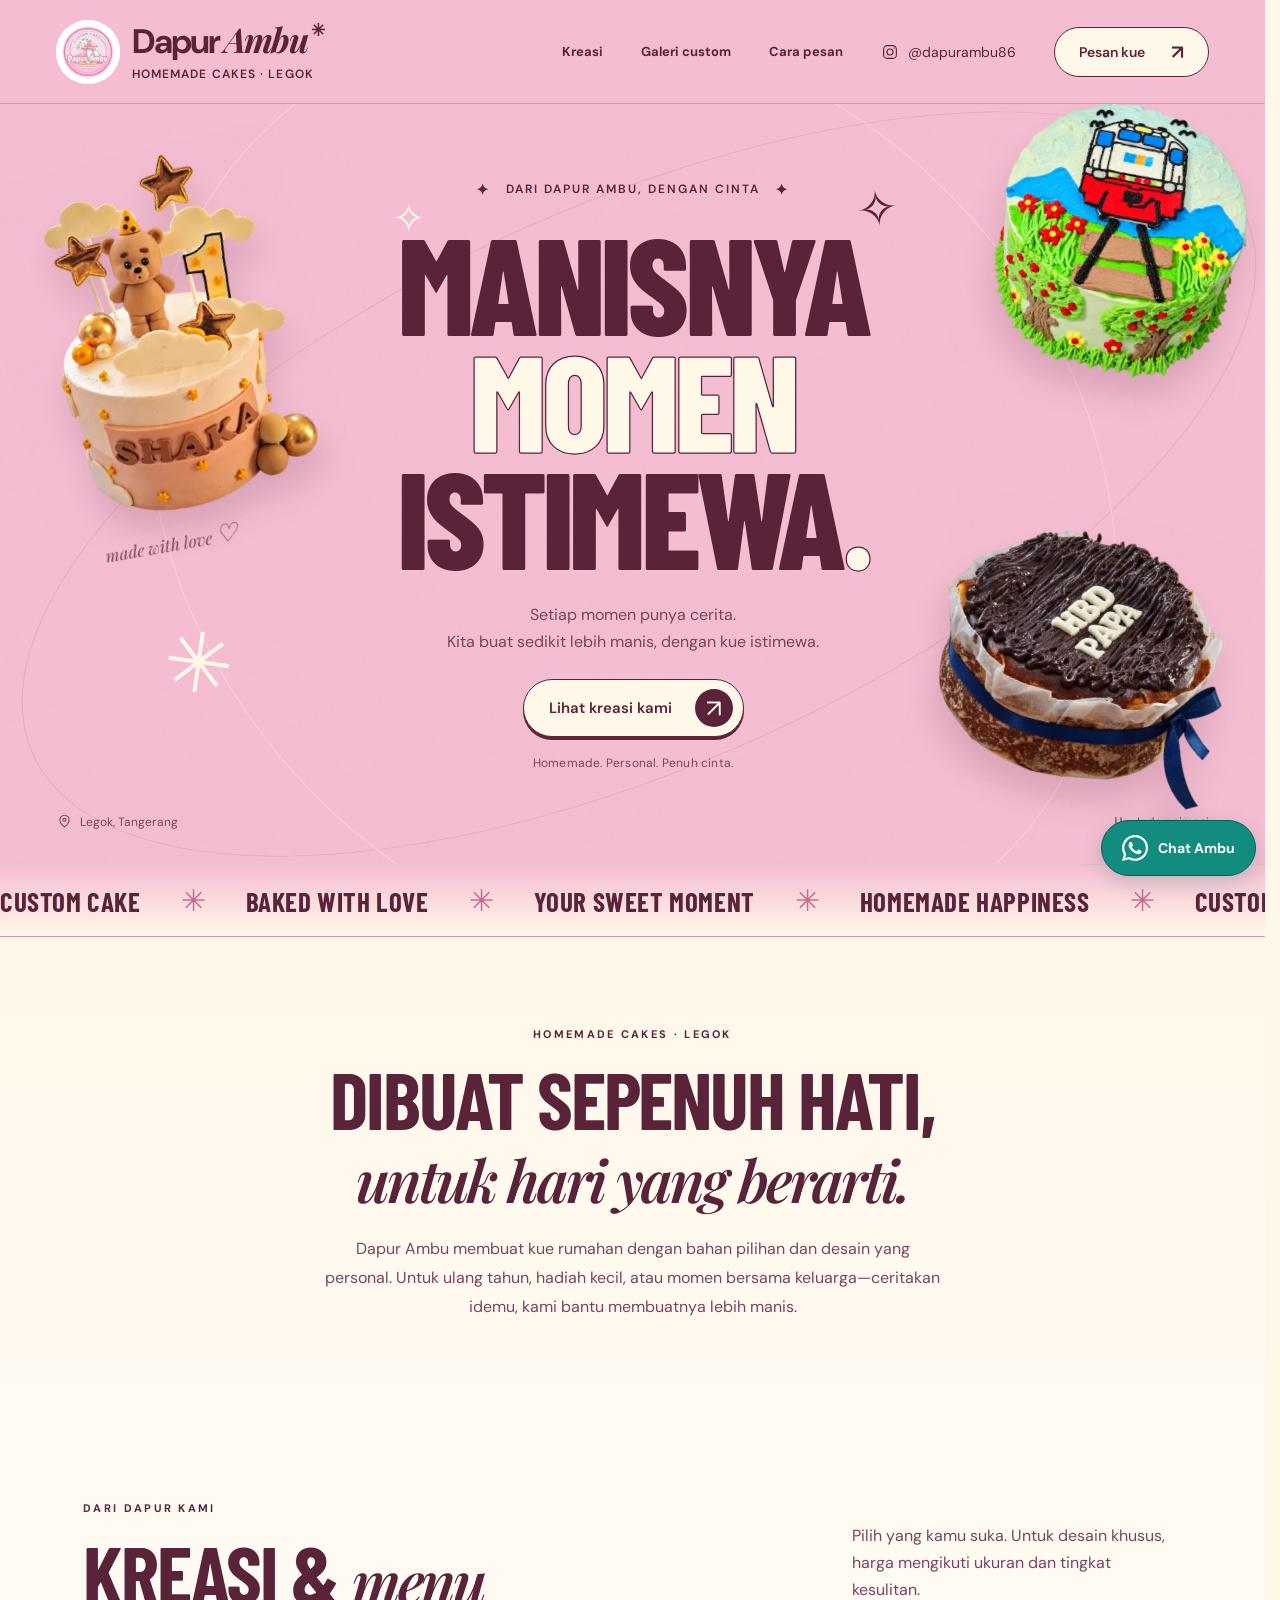
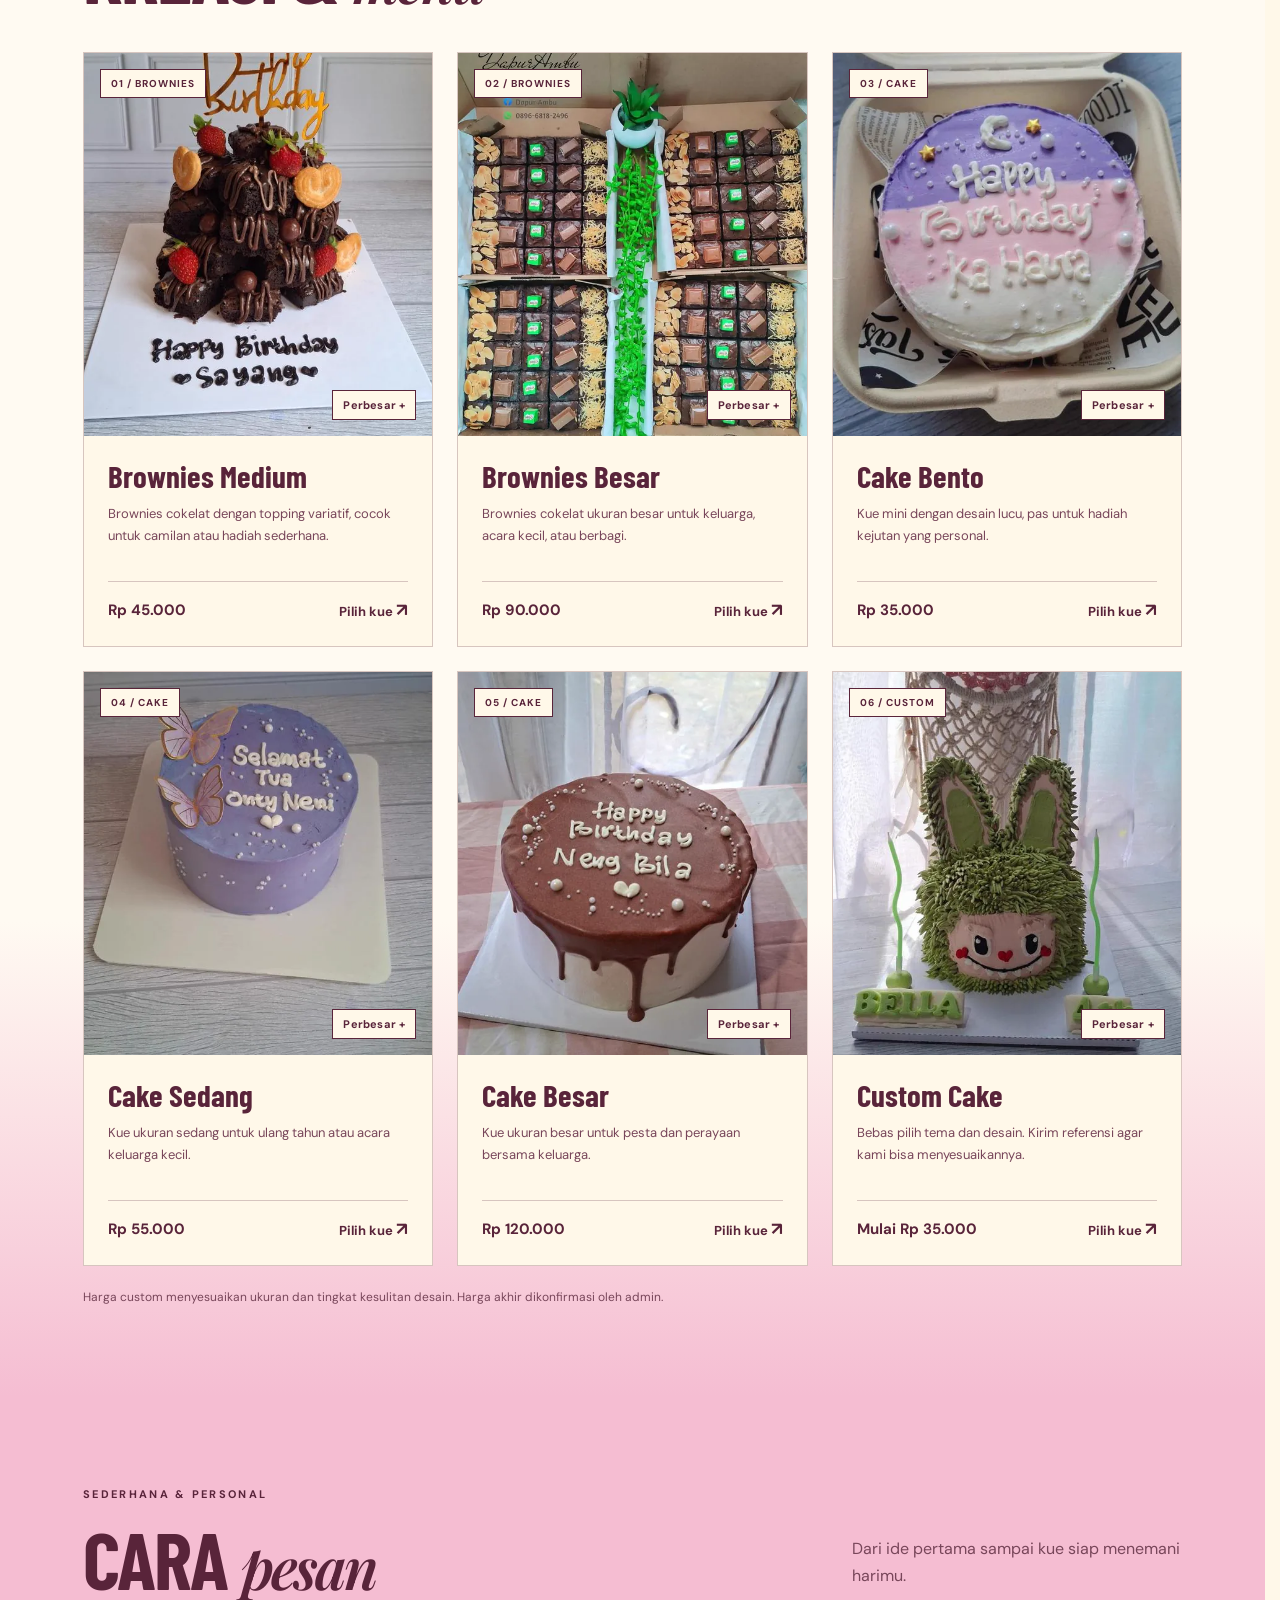
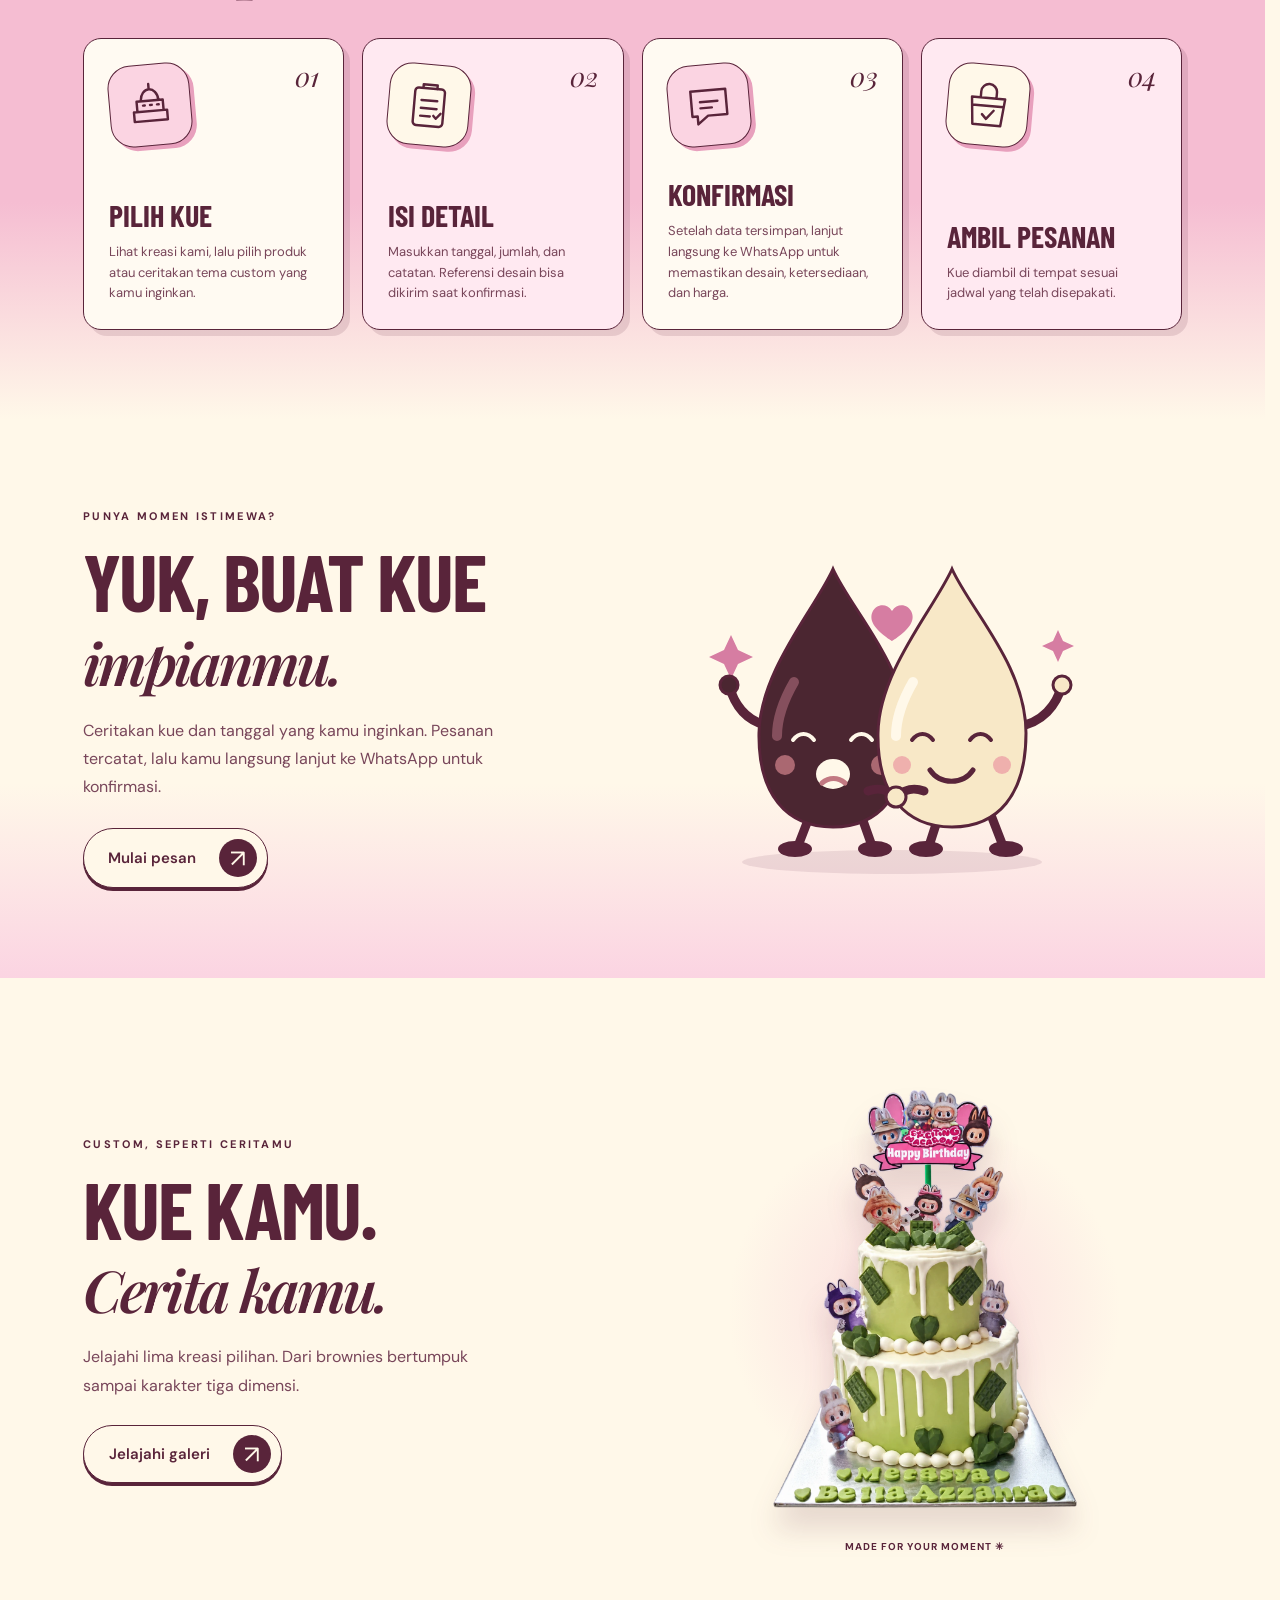
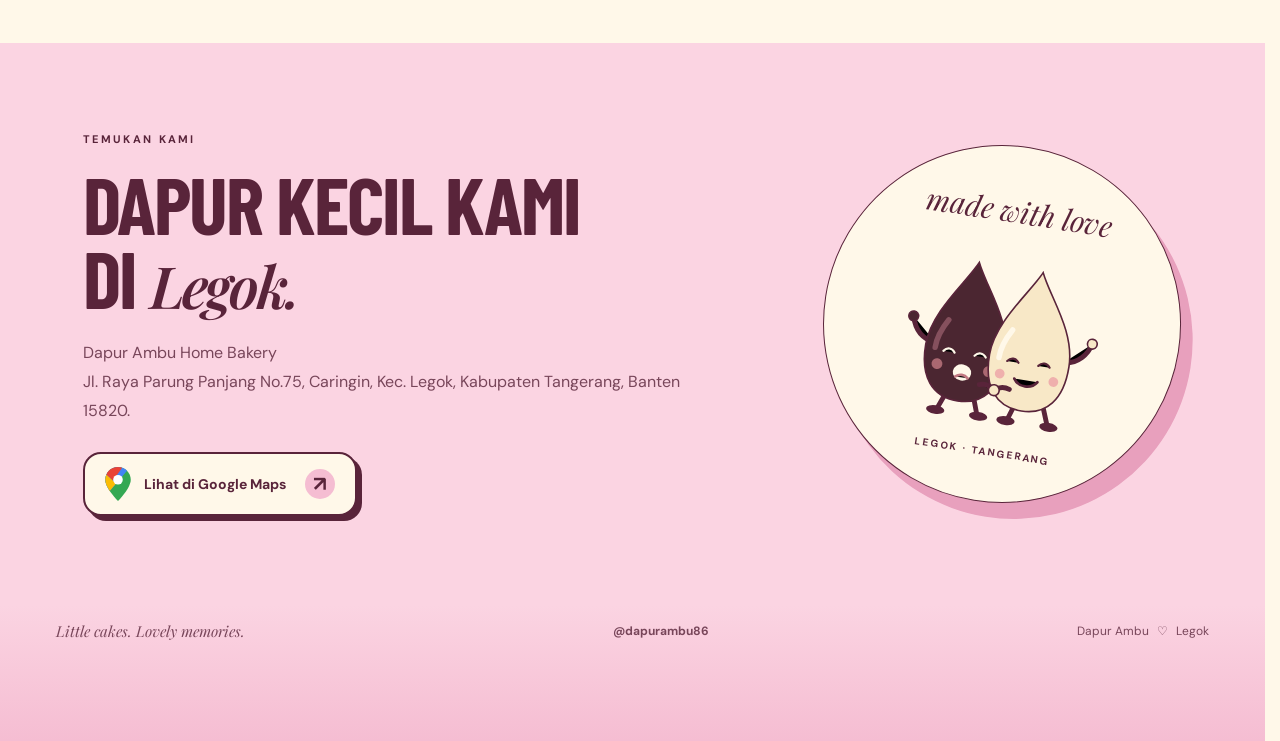
==== index.html @ ae5687f1 "Version prepared pages to avoid stale gallery HTML in browser caches" ====
<!doctype html>
<html lang="id">
<head>
  <meta charset="utf-8">
  <meta name="viewport" content="width=device-width, initial-scale=1">
  <meta name="theme-color" content="#f5bdd2">
  <meta name="description" content="Dapur Ambu, homemade custom cakes dari Legok, Tangerang. Sedikit manis untuk setiap momen istimewa.">
  <link rel="canonical" href="https://rinodu.github.io/Dapur-Ambu/">
  <meta property="og:type" content="website">
  <meta property="og:site_name" content="Dapur Ambu">
  <meta property="og:title" content="Dapur Ambu — Manisnya Momen Istimewa">
  <meta property="og:description" content="Homemade custom cakes dari Legok, Tangerang. Sedikit manis untuk setiap momen istimewa.">
  <meta property="og:url" content="https://rinodu.github.io/Dapur-Ambu/">
  <meta property="og:image" content="https://rinodu.github.io/Dapur-Ambu/assets/share-preview-v2.png">
  <meta property="og:image:type" content="image/png">
  <meta property="og:image:width" content="1200">
  <meta property="og:image:height" content="630">
  <meta property="og:image:alt" content="Dapur Ambu dengan cokelat hitam dan putih yang bergandengan tangan">
  <meta name="twitter:card" content="summary_large_image">
  <title>Dapur Ambu — Manisnya Momen Istimewa</title>
  <link rel="icon" type="image/png" href="assets/favicon.png?v=1">
  <link rel="apple-touch-icon" href="assets/apple-touch-icon.png">
  <link rel="preconnect" href="https://fonts.googleapis.com">
  <link rel="preconnect" href="https://fonts.gstatic.com" crossorigin>
  <link href="https://fonts.googleapis.com/css2?family=Barlow+Condensed:wght@700;800;900&family=DM+Sans:wght@400;500;600;700&family=Playfair+Display:ital,wght@1,600;1,700&display=swap" rel="stylesheet">
  <link rel="stylesheet" href="styles.css?v=20">
  <script src="page-transition.js?v=3" defer></script>
  <script src="app.js?v=10" defer></script>
</head>
<body>
  <a class="skip-link" href="#utama">Lewati ke konten</a>
  <div class="intro" aria-hidden="true">
    <div class="intro-top"></div><div class="intro-bottom"></div>
    <div class="intro-content">
      <span class="intro-small">SEDIKIT MANIS, BANYAK CERITA.</span>
      <span class="intro-brand">Dapur <i>Ambu</i><span class="brand-star">✳</span></span>
      <span class="intro-rule"></span>
      <span class="intro-note">Dibuat dengan hati, untuk hari istimewamu.</span>
    </div>
  </div>

  <div class="site-frame">
    <header class="site-header">
      <a class="brand" href="./" aria-label="Dapur Ambu, beranda"><img class="brand-logo" src="assets/logo.webp" alt="" width="64" height="64"><span>Dapur <i>Ambu</i><span class="brand-star" aria-hidden="true">✳</span></span><small>HOMEMADE CAKES · LEGOK</small></a>
      <nav aria-label="Navigasi utama">
        <a class="header-link" href="#kreasi">Kreasi</a><a class="header-link gallery-nav" href="gallery.html" data-circle>Galeri custom</a>
        <a class="header-link" href="#cara-pesan">Cara pesan</a>
        <a class="instagram-link" href="https://www.instagram.com/dapurambu86/" target="_blank" rel="noopener noreferrer"><svg viewBox="0 0 24 24" fill="none" aria-hidden="true"><rect x="3.5" y="3.5" width="17" height="17" rx="5"/><circle cx="12" cy="12" r="4"/><circle cx="17.5" cy="6.7" r=".9" fill="currentColor" stroke="none"/></svg><span>@dapurambu86</span></a>
        <a class="button button-small" href="order.html">Pesan kue <span aria-hidden="true">↗</span></a>
      </nav>
    </header>

    <main id="utama">
      <section class="hero" aria-labelledby="hero-title">
        <div class="hero-grain" aria-hidden="true"></div>
        <div class="orbit orbit-one" aria-hidden="true"></div><div class="orbit orbit-two" aria-hidden="true"></div>
        <span class="spark spark-one" aria-hidden="true">✳</span><span class="spark spark-two" aria-hidden="true">✧</span><span class="spark spark-three" aria-hidden="true">✧</span>

        <div class="cake-scene" aria-label="Kreasi kue Dapur Ambu">
          <figure class="cake cake-one"><div class="cake-float"><img src="assets/cake-1.webp" srcset="assets/cake-1-480.webp 480w, assets/cake-1-800.webp 800w, assets/cake-1.webp 1151w" sizes="(max-width:700px) 38vw, 25vw" alt="Kue ulang tahun Shaka dengan dekorasi beruang dan bintang" width="1151" height="1367" fetchpriority="high"></div><figcaption>made with love <span aria-hidden="true">♡</span></figcaption></figure>
          <figure class="cake cake-two"><div class="cake-float"><img src="assets/cake-2.webp" srcset="assets/cake-2-480.webp 480w, assets/cake-2-800.webp 800w, assets/cake-2.webp 1207w" sizes="(max-width:700px) 34vw, 23vw" alt="Kue ulang tahun hijau dengan dekorasi kereta" width="1207" height="1303" fetchpriority="high"></div></figure>
          <figure class="cake cake-three"><div class="cake-float"><img src="assets/cake-3.webp" srcset="assets/cake-3-480.webp 480w, assets/cake-3-800.webp 800w, assets/cake-3.webp 1306w" sizes="(max-width:700px) 40vw, 25vw" alt="Kue cokelat dengan tulisan HBD PAPA" width="1306" height="1204"></div></figure>
        </div>

        <div class="hero-copy">
          <p class="eyebrow"><span aria-hidden="true">✦</span> DARI DAPUR AMBU, DENGAN CINTA <span aria-hidden="true">✦</span></p>
          <h1 id="hero-title"><span class="title-line">MANISNYA</span><span class="title-line title-middle">MOMEN</span><span class="title-line">ISTIMEWA<span class="title-period">.</span></span></h1>
          <p class="hero-description">Setiap momen punya cerita.<br>Kita buat sedikit lebih manis, dengan kue istimewa.</p>
          <a class="button button-primary" href="https://www.instagram.com/dapurambu86/" target="_blank" rel="noopener noreferrer">Lihat kreasi kami <span class="button-arrow" aria-hidden="true">↗</span></a>
          <a class="button hero-menu-link" href="#kreasi">Lihat menu &amp; harga <span aria-hidden="true">↓</span></a>
          <span class="hero-note">Homemade. Personal. Penuh cinta.</span>
        </div>

        <div class="hero-bottom"><span class="location"><svg viewBox="0 0 20 20" fill="none" aria-hidden="true"><path d="M15.5 8.2c0 4-5.5 8.3-5.5 8.3S4.5 12.2 4.5 8.2a5.5 5.5 0 1 1 11 0Z"/><circle cx="10" cy="8" r="1.8"/></svg>Legok, Tangerang</span><button class="motion-control" type="button" aria-pressed="false" aria-label="Jeda animasi"><svg class="pause-icon" viewBox="0 0 20 20" fill="none" aria-hidden="true"><path d="M7 5v10M13 5v10"/></svg><svg class="play-icon" viewBox="0 0 20 20" fill="none" aria-hidden="true"><path d="m7 4 9 6-9 6V4Z"/></svg><span class="motion-label">Jeda animasi</span></button></div>
      </section>
      <div class="ribbon" aria-label="Custom cake, homemade, made with love"><div class="ribbon-track"><span>CUSTOM CAKE</span><i aria-hidden="true">✳</i><span>BAKED WITH LOVE</span><i aria-hidden="true">✳</i><span>YOUR SWEET MOMENT</span><i aria-hidden="true">✳</i><span>HOMEMADE HAPPINESS</span><i aria-hidden="true">✳</i><span aria-hidden="true">CUSTOM CAKE</span><i aria-hidden="true">✳</i><span aria-hidden="true">BAKED WITH LOVE</span><i aria-hidden="true">✳</i><span aria-hidden="true">YOUR SWEET MOMENT</span><i aria-hidden="true">✳</i><span aria-hidden="true">HOMEMADE HAPPINESS</span><i aria-hidden="true">✳</i></div></div>
      <section class="story-section content-section" aria-labelledby="story-title">
        <p class="section-kicker">HOMEMADE CAKES · LEGOK</p>
        <h2 id="story-title">Dibuat sepenuh hati,<br><i>untuk hari yang berarti.</i></h2>
        <p>Dapur Ambu membuat kue rumahan dengan bahan pilihan dan desain yang personal. Untuk ulang tahun, hadiah kecil, atau momen bersama keluarga—ceritakan idemu, kami bantu membuatnya lebih manis.</p>
      </section>

      <section class="catalog-section content-section" id="kreasi" aria-labelledby="catalog-title">
        <div class="section-heading"><div><p class="section-kicker">DARI DAPUR KAMI</p><h2 id="catalog-title">Kreasi &amp; <i>menu</i></h2></div><p>Pilih yang kamu suka. Untuk desain khusus, harga mengikuti ukuran dan tingkat kesulitan.</p></div>
        <div class="product-grid">
          <article class="product-card"><div class="product-photo"><button class="product-zoom" type="button" aria-label="Perbesar foto Brownies Medium"><img src="assets/brownies-medium.webp" alt="Brownies cokelat custom dengan buah dan dekorasi ulang tahun" loading="lazy"></button><span>01 / BROWNIES</span></div><div class="product-info"><h3>Brownies Medium</h3><p>Brownies cokelat dengan topping variatif, cocok untuk camilan atau hadiah sederhana.</p><div class="product-bottom"><strong>Rp 45.000</strong><a href="order.html?product=Brownies%20Medium">Pilih kue <span aria-hidden="true">↗</span></a></div></div></article>
          <article class="product-card"><div class="product-photo"><button class="product-zoom" type="button" aria-label="Perbesar foto Brownies Besar"><img src="assets/brownies-besar.webp" alt="Brownies besar Dapur Ambu" loading="lazy"></button><span>02 / BROWNIES</span></div><div class="product-info"><h3>Brownies Besar</h3><p>Brownies cokelat ukuran besar untuk keluarga, acara kecil, atau berbagi.</p><div class="product-bottom"><strong>Rp 90.000</strong><a href="order.html?product=Brownies%20Besar">Pilih kue <span aria-hidden="true">↗</span></a></div></div></article>
          <article class="product-card"><div class="product-photo"><button class="product-zoom" type="button" aria-label="Perbesar foto Cake Bento"><img src="assets/cake-bento.webp" alt="Cake bento warna ungu dan pink dalam kotak" loading="lazy"></button><span>03 / CAKE</span></div><div class="product-info"><h3>Cake Bento</h3><p>Kue mini dengan desain lucu, pas untuk hadiah kejutan yang personal.</p><div class="product-bottom"><strong>Rp 35.000</strong><a href="order.html?product=Cake%20Bento">Pilih kue <span aria-hidden="true">↗</span></a></div></div></article>
          <article class="product-card"><div class="product-photo"><button class="product-zoom" type="button" aria-label="Perbesar foto Cake Sedang"><img src="assets/cake-sedang.webp" alt="Cake ukuran sedang Dapur Ambu" loading="lazy"></button><span>04 / CAKE</span></div><div class="product-info"><h3>Cake Sedang</h3><p>Kue ukuran sedang untuk ulang tahun atau acara keluarga kecil.</p><div class="product-bottom"><strong>Rp 55.000</strong><a href="order.html?product=Cake%20Sedang">Pilih kue <span aria-hidden="true">↗</span></a></div></div></article>
          <article class="product-card"><div class="product-photo"><button class="product-zoom" type="button" aria-label="Perbesar foto Cake Besar"><img src="assets/cake-besar.webp" alt="Cake ukuran besar Dapur Ambu" loading="lazy"></button><span>05 / CAKE</span></div><div class="product-info"><h3>Cake Besar</h3><p>Kue ukuran besar untuk pesta dan perayaan bersama keluarga.</p><div class="product-bottom"><strong>Rp 120.000</strong><a href="order.html?product=Cake%20Besar">Pilih kue <span aria-hidden="true">↗</span></a></div></div></article>
          <article class="product-card"><div class="product-photo"><button class="product-zoom" type="button" aria-label="Perbesar foto Custom Cake"><img src="assets/custom-cake.webp" alt="Custom cake hijau berbentuk karakter dengan dekorasi nama" loading="lazy"></button><span>06 / CUSTOM</span></div><div class="product-info"><h3>Custom Cake</h3><p>Bebas pilih tema dan desain. Kirim referensi agar kami bisa menyesuaikannya.</p><div class="product-bottom"><strong>Mulai Rp 35.000</strong><a href="order.html?product=Custom%20Cake">Pilih kue <span aria-hidden="true">↗</span></a></div></div></article>
        </div>
        <p class="catalog-note">Harga custom menyesuaikan ukuran dan tingkat kesulitan desain. Harga akhir dikonfirmasi oleh admin.</p>
      </section>

      <section class="steps-section content-section" id="cara-pesan" aria-labelledby="steps-title">
        <div class="section-heading"><div><p class="section-kicker">SEDERHANA &amp; PERSONAL</p><h2 id="steps-title">Cara <i>pesan</i></h2></div><p>Dari ide pertama sampai kue siap menemani harimu.</p></div>
        <div class="step-grid" aria-label="Empat langkah memesan kue">
          <article class="step"><span class="step-number">01</span><div class="step-icon" aria-hidden="true"><svg viewBox="0 0 64 64" fill="none"><path d="M13 39h38v11H13zM17 39V27h30v12M22 27c0-8 5-13 10-13s10 5 10 13M32 14V8"/><path d="M24 32h2m6 0h2m6 0h2"/></svg></div><h3>Pilih kue</h3><p>Lihat kreasi kami, lalu pilih produk atau ceritakan tema custom yang kamu inginkan.</p></article>
          <article class="step"><span class="step-number">02</span><div class="step-icon" aria-hidden="true"><svg viewBox="0 0 64 64" fill="none"><rect x="15" y="13" width="34" height="43" rx="4"/><path d="M24 13v-4h16v4M23 27h18M23 36h18M23 45h11"/><path d="m38 44 3 3 5-6"/></svg></div><h3>Isi detail</h3><p>Masukkan tanggal, jumlah, dan catatan. Referensi desain bisa dikirim saat konfirmasi.</p></article>
          <article class="step"><span class="step-number">03</span><div class="step-icon" aria-hidden="true"><svg viewBox="0 0 64 64" fill="none"><path d="M12 15h40v29H30L18 53v-9h-6z"/><path d="M22 28h20M22 35h13"/></svg></div><h3>Konfirmasi</h3><p>Setelah data tersimpan, lanjut langsung ke WhatsApp untuk memastikan desain, ketersediaan, dan harga.</p></article>
          <article class="step"><span class="step-number">04</span><div class="step-icon" aria-hidden="true"><svg viewBox="0 0 64 64" fill="none"><path d="M13 24h38l-3 31H16zM23 24v-7a9 9 0 0 1 18 0v7M14 33h36"/><path d="m26 43 5 5 8-10"/></svg></div><h3>Ambil pesanan</h3><p>Kue diambil di tempat sesuai jadwal yang telah disepakati.</p></article>
        </div>
      </section>

      <section class="order-section content-section order-teaser" id="pesan" aria-labelledby="order-title">
        <div class="order-intro"><p class="section-kicker">PUNYA MOMEN ISTIMEWA?</p><h2 id="order-title">Yuk, buat kue <i>impianmu.</i></h2><p>Ceritakan kue dan tanggal yang kamu inginkan. Pesanan tercatat, lalu kamu langsung lanjut ke WhatsApp untuk konfirmasi.</p><a class="button button-primary" href="order.html">Mulai pesan <span class="button-arrow" aria-hidden="true">↗</span></a></div>
        <div class="order-teaser-art" aria-hidden="true">
          <svg viewBox="0 0 420 370" fill="none" xmlns="http://www.w3.org/2000/svg">
            <ellipse cx="210" cy="348" rx="150" ry="12" fill="#59243a" opacity=".1"/>
            <path d="m49 121 7 15 15 7-15 7-7 15-7-15-15-7 15-7 7-15Zm327-5 5 11 11 5-11 5-5 11-5-11-11-5 11-5 5-11Z" fill="#d67da2"/>
            <path d="M210 97c-8-12-24-3-20 10 3 10 20 20 20 20s17-10 20-20c4-13-12-22-20-10Z" fill="#d67da2"/>
            <g class="chocolate-pair" id="chocolate-pair">
              <path d="M94 213c-30-3-42-23-47-42m81 130-12 31m63-31 11 31m143-119c28-3 42-23 47-42m-123 130-10 31m62-31 12 31" stroke="#59243a" stroke-width="9" stroke-linecap="round"/>
              <circle cx="47" cy="171" r="9" fill="#4b2631" stroke="#59243a" stroke-width="3"/><circle cx="380" cy="171" r="9" fill="#f8e8c7" stroke="#59243a" stroke-width="3"/>
              <ellipse cx="113" cy="335" rx="17" ry="8" fill="#59243a"/><ellipse cx="193" cy="335" rx="17" ry="8" fill="#59243a"/><ellipse cx="244" cy="335" rx="17" ry="8" fill="#59243a"/><ellipse cx="324" cy="335" rx="17" ry="8" fill="#59243a"/>
              <path d="M151 55c19 42 74 97 74 164 0 62-28 94-74 94-47 0-75-33-74-94 1-62 56-124 74-164Z" fill="#4b2631" stroke="#59243a" stroke-width="3"/>
              <path d="M112 168c-11 19-17 36-17 54" stroke="#9e6270" stroke-width="10" stroke-linecap="round" opacity=".7"/>
              <path d="M111 226c6-8 15-8 21 0m37 0c6-8 15-8 21 0" stroke="#fff8e9" stroke-width="4" stroke-linecap="round"/>
              <ellipse cx="151" cy="260" rx="17" ry="15" fill="#fff8e9"/><path d="M140 269c7-6 16-6 23 0" stroke="#c27982" stroke-width="5" stroke-linecap="round"/>
              <circle cx="103" cy="251" r="10" fill="#c27982" opacity=".8"/><circle cx="199" cy="251" r="10" fill="#c27982" opacity=".8"/>
              <path d="M270 55c19 42 74 97 74 164 0 62-28 94-74 94-47 0-75-33-74-94 1-62 56-124 74-164Z" fill="#f8e8c7" stroke="#59243a" stroke-width="3"/>
              <path d="M231 168c-11 19-17 36-17 54" stroke="#fff8e9" stroke-width="10" stroke-linecap="round"/>
              <path d="M230 226c6-8 15-8 21 0m37 0c6-8 15-8 21 0" stroke="#59243a" stroke-width="4" stroke-linecap="round"/>
              <path d="M248 256c10 15 33 15 43 0" stroke="#59243a" stroke-width="5" stroke-linecap="round"/>
              <circle cx="220" cy="251" r="9" fill="#efb0ad"/><circle cx="320" cy="251" r="9" fill="#efb0ad"/>
              <path d="M186 277c11-4 19-2 28 6m28-6c-11-4-19-2-28 6" stroke="#59243a" stroke-width="9" stroke-linecap="round"/>
              <circle cx="214" cy="283" r="10" fill="#f8e8c7" stroke="#59243a" stroke-width="3"/>
            </g>
          </svg>
        </div>
      </section>

      <section class="gallery-teaser content-section"><div><p class="section-kicker">CUSTOM, SEPERTI CERITAMU</p><h2>Kue kamu.<br><i>Cerita kamu.</i></h2><p>Jelajahi lima kreasi pilihan. Dari brownies bertumpuk sampai karakter tiga dimensi.</p><a class="button button-primary" href="gallery.html" data-circle>Jelajahi galeri <span class="button-arrow" aria-hidden="true">↗</span></a></div><a class="teaser-photo" href="gallery.html" data-circle aria-label="Lihat galeri custom cake"><img src="assets/gallery-tier-cutout.webp" alt="Custom cake dua tingkat hijau dengan dekorasi karakter" loading="lazy" width="1088" height="1440"><span>MADE FOR YOUR MOMENT ✳</span></a></section>
      <section class="location-section content-section" id="lokasi" aria-labelledby="location-title"><div><p class="section-kicker">TEMUKAN KAMI</p><h2 id="location-title">Dapur kecil kami<br>di <i>Legok.</i></h2><p>Dapur Ambu Home Bakery<br>Jl. Raya Parung Panjang No.75, Caringin, Kec. Legok, Kabupaten Tangerang, Banten 15820.</p><a class="maps-button" href="https://maps.google.com/?q=Dapur+Ambu+Jl.+Raya+Parung+Panjang+No.75+Legok+Tangerang" target="_blank" rel="noopener noreferrer"><svg class="maps-icon" viewBox="0 0 24 32" aria-hidden="true"><path fill="#34a853" d="M12 0C5.4 0 0 5.4 0 12c0 8 12 20 12 20s12-12 12-20C24 5.4 18.6 0 12 0Z"/><path fill="#4285f4" d="M12 0C5.4 0 0 5.4 0 12c0 3.2 1.9 7.1 4.2 10.5L20.5 3.5A12 12 0 0 0 12 0Z"/><path fill="#fbbc04" d="m4.2 22.5 6-7L1.1 7A12 12 0 0 0 0 12c0 3.2 1.9 7.1 4.2 10.5Z"/><path fill="#ea4335" d="m1.1 7 6.2 5.8L15.9.7A12 12 0 0 0 1.1 7Z"/><circle cx="12" cy="12" r="4.5" fill="#fff"/></svg><span>Lihat di Google Maps</span><span class="maps-arrow" aria-hidden="true">↗</span></a></div><div class="location-art" aria-hidden="true"><span>made with love</span><svg viewBox="0 0 420 370"><use href="#chocolate-pair"/></svg><small>LEGOK · TANGERANG</small></div></section>
    </main>
    <footer><span>Little cakes. Lovely memories.</span><a href="https://www.instagram.com/dapurambu86/" target="_blank" rel="noopener noreferrer">@dapurambu86</a><span>Dapur Ambu <span aria-hidden="true">♡</span> Legok</span></footer>
  </div>
  <dialog class="product-preview" aria-label="Foto produk diperbesar"><button class="preview-close" type="button" aria-label="Tutup foto">×</button><img alt=""></dialog>
  <a class="whatsapp-float" href="https://wa.me/6281210028857" target="_blank" rel="noopener noreferrer" aria-label="Chat Dapur Ambu melalui WhatsApp (tab baru)">
    <svg viewBox="0 0 24 24" fill="currentColor" aria-hidden="true"><path d="M20.52 3.48A11.9 11.9 0 0 0 12.04 0C5.46 0 .1 5.35 .1 11.94c0 2.1 .55 4.16 1.6 5.97L0 24l6.25-1.64a11.94 11.94 0 0 0 5.79 1.48h.01c6.58 0 11.94-5.35 11.95-11.94a11.86 11.86 0 0 0-3.48-8.42ZM12.05 21.82a9.9 9.9 0 0 1-5.05-1.38l-.36-.21-3.71.97.99-3.62-.24-.37a9.86 9.86 0 0 1-1.51-5.27c0-5.47 4.45-9.92 9.88-9.92a9.86 9.86 0 0 1 7.04 2.91 9.87 9.87 0 0 1 2.9 7.02c0 5.48-4.45 9.87-9.94 9.87Zm5.44-7.4c-.3-.15-1.76-.87-2.03-.97-.27-.1-.47-.15-.67.15-.2.3-.77.97-.94 1.17-.17.2-.35.22-.64.07-.3-.15-1.26-.46-2.39-1.47-.88-.78-1.48-1.75-1.65-2.05-.18-.3-.02-.46.13-.61.13-.13.3-.35.44-.52.15-.18.2-.3.3-.5.1-.2.05-.37-.02-.52-.08-.15-.67-1.61-.92-2.21-.24-.58-.49-.5-.67-.51h-.57c-.2 0-.52.07-.8.37-.27.3-1.04 1.02-1.04 2.48s1.07 2.88 1.22 3.08c.15.2 2.1 3.2 5.08 4.49.71.31 1.27.5 1.7.64.71.22 1.36.19 1.87.11.57-.09 1.76-.72 2.01-1.42.25-.69.25-1.29.17-1.42-.07-.12-.27-.2-.57-.35Z"/></svg>
    <span>Chat Ambu</span>
  </a>
</body>
</html>
---- styles.css ----
:root{--pink:#f5bdd2;--pink-light:#fbd4e2;--pink-deep:#e8a0bd;--cream:#fff8e9;--ink:#59243a;--muted:#78465a;--border:rgba(89,36,58,.24);--ease:cubic-bezier(.22,1,.36,1)}
*{box-sizing:border-box}html{scroll-behavior:smooth}body{margin:0;background:var(--cream);color:var(--ink);font-family:'DM Sans',sans-serif;font-size:16px;-webkit-font-smoothing:antialiased}button,a{-webkit-tap-highlight-color:transparent}button{font:inherit}a{color:inherit;text-decoration:none}button{color:inherit;cursor:pointer}button:focus-visible,a:focus-visible{outline:3px solid var(--ink);outline-offset:6px}::selection{background:var(--ink);color:var(--cream)}.skip-link{position:fixed;top:12px;left:12px;padding:14px 20px;background:var(--cream);z-index:100;transform:translateY(-150%)}.skip-link:focus{transform:translateY(0)}.site-frame{overflow:hidden;background:var(--pink)}.site-header{height:104px;padding:0 4.4%;display:flex;align-items:center;justify-content:space-between;gap:24px;position:relative;border-bottom:1px solid var(--border);z-index:5}.brand{display:flex;flex-direction:column;gap:6px}.brand>span{font-size:34px;font-weight:700;letter-spacing:-1.9px;line-height:1.1}.brand i,.intro-brand i{font-family:'Playfair Display',serif;font-weight:700}.brand-star{display:inline-block;font-family:serif;vertical-align:top;font-size:.49em;line-height:1.2;margin-left:4px}.brand small{font-size:10px;font-weight:600;letter-spacing:2.2px}.site-header nav{display:flex;gap:38px;align-items:center}.instagram-link{display:flex;gap:9px;align-items:center;font-size:14px}.instagram-link svg{width:18px;height:18px;stroke:currentColor;stroke-width:1.5}.instagram-link:hover{text-decoration:underline;text-underline-offset:4px}.button{border:1px solid var(--ink);background:var(--cream);display:inline-flex;align-items:center;justify-content:center;gap:26px;border-radius:100px;transition:transform .25s,box-shadow .25s,background .25s;font-size:14px;font-weight:600}.button:hover{transform:translateY(-3px);box-shadow:0 5px 0 var(--ink)}.button:active{transform:translateY(1px);box-shadow:none}.button-small{padding:14px 24px;min-height:47px}.button-small span{font-size:20px;line-height:1}.hero{position:relative;min-height:760px;height:calc(100svh - 210px);max-height:1100px;isolation:isolate;overflow:hidden;display:grid;place-items:center;padding:65px 20px 84px}.hero-grain{position:absolute;inset:0;opacity:.17;pointer-events:none;background-image:url("data:image/svg+xml,%3Csvg viewBox='0 0 180 180' xmlns='http://www.w3.org/2000/svg'%3E%3Cfilter id='n'%3E%3CfeTurbulence type='fractalNoise' baseFrequency='.8' numOctaves='3' stitchTiles='stitch'/%3E%3C/filter%3E%3Crect width='100%25' height='100%25' opacity='.25' filter='url(%23n)'/%3E%3C/svg%3E");z-index:-1}.hero-copy{position:relative;z-index:3;text-align:center;pointer-events:none;width:min(760px,65%)}.hero-copy .button{pointer-events:auto}.eyebrow{font-size:12px;font-weight:600;letter-spacing:2px;line-height:1.6;display:flex;align-items:center;justify-content:center;gap:15px;margin:0 0 21px}.eyebrow span{font-size:15px}h1{font-family:'Barlow Condensed',Impact,sans-serif;font-weight:800;font-size:clamp(100px,10.7vw,170px);line-height:.855;letter-spacing:-.035em;margin:0;text-transform:uppercase}.title-line{display:block}.title-middle{color:var(--cream);-webkit-text-stroke:1.25px var(--ink)}.title-period{color:var(--cream);-webkit-text-stroke:1.25px var(--ink)}.hero-description{font-size:16px;line-height:1.65;color:var(--muted);margin:28px 0 24px}.button-primary{padding:9px 10px 9px 25px;min-height:58px;gap:23px;font-size:15px;box-shadow:0 3px 0 var(--ink)}.button-arrow{display:grid;place-items:center;border-radius:50%;width:38px;height:38px;background:var(--ink);color:var(--cream);font-size:25px;font-weight:400}.hero-note{display:block;margin-top:18px;font-size:12px;letter-spacing:.2px;color:var(--muted)}.cake-scene{position:absolute;inset:0;pointer-events:none}.cake{position:absolute;margin:0;z-index:2;width:25%;--r:-13deg;--dy:0px;--dx:0px;transform:translate(var(--dx),var(--dy));transition:transform .7s ease-out}.cake img{display:block;width:100%;height:auto;aspect-ratio:6/7;object-fit:contain;filter:drop-shadow(0 22px 15px rgba(89,36,58,.16));user-select:none}.cake-float{animation:float 6.8s ease-in-out infinite;transform:rotate(var(--r));will-change:transform}.cake-one{top:6%;left:0%;width:25.5%;--r:-14deg}.cake-two{top:-5%;right:0%;width:23%;--r:12deg}.cake-two .cake-float{animation-delay:-2.7s;animation-duration:7.7s}.cake-three{bottom:3%;right:2%;width:25%;--r:13deg}.cake-three .cake-float{animation-delay:-4.1s;animation-duration:8.1s}.cake figcaption{font-family:'Playfair Display',serif;font-style:italic;text-align:center;font-size:17px;transform:rotate(-10deg);margin-top:0;position:relative;color:var(--muted)}.cake-one figcaption{padding-left:20px}.cake-one figcaption span{font-size:25px}.cake-three figcaption{transform:rotate(8deg);margin-top:-10px}.orbit{position:absolute;pointer-events:none;border:1px solid rgba(89,36,58,.10);border-radius:50%;z-index:-1}.orbit-one{width:105%;height:74%;transform:rotate(-24deg);top:13%;left:-2%}.orbit-two{width:82%;height:115%;transform:rotate(42deg);top:-6%;left:9%;border-color:rgba(255,248,233,.35)}.spark{position:absolute;font-family:Georgia,serif;font-weight:400;pointer-events:none}.spark-one{font-size:83px;left:13%;bottom:20%;color:var(--cream);transform:rotate(8deg)}.spark-two{font-size:50px;right:29%;top:10%;transform:rotate(-8deg)}.spark-three{font-size:40px;left:31%;top:12%;color:var(--cream)}.hero-bottom{position:absolute;bottom:26px;left:4.4%;right:4.4%;display:flex;justify-content:space-between;align-items:center;gap:20px;color:var(--muted)}.location{font-size:12px;display:flex;align-items:center;gap:7px}.location svg{width:17px;height:17px;stroke:currentColor;stroke-width:1.25}.motion-control{display:flex;align-items:center;gap:7px;border:0;background:transparent;padding:8px 0;font-size:12px;min-height:32px}.motion-control svg{width:17px;height:17px;stroke:currentColor;stroke-width:1.5}.motion-control .play-icon{display:none}.motion-paused .motion-control .play-icon{display:block}.motion-paused .motion-control .pause-icon{display:none}.motion-paused .cake-float,.motion-paused .ribbon-track{animation-play-state:paused}.ribbon{height:73px;overflow:hidden;background:linear-gradient(180deg,var(--pink),var(--cream));border-top:1px solid var(--border);border-bottom:1px solid var(--border);display:flex;align-items:center}.ribbon-track{display:flex;align-items:center;gap:40px;white-space:nowrap;width:max-content;animation:marquee 36s linear infinite}.ribbon-track span{font-family:'Barlow Condensed',sans-serif;font-size:27px;font-weight:700;letter-spacing:.6px}.ribbon-track i{font-style:normal;font-size:30px;color:#c36a8d}footer{min-height:66px;padding:16px 4.4%;display:flex;align-items:center;justify-content:space-between;gap:16px;background:linear-gradient(180deg,var(--pink-light),var(--pink));font-size:12px;color:var(--muted)}footer>span:first-child{font-family:'Playfair Display',serif;font-style:italic;font-size:15px}footer>span:last-child span{margin:0 5px}.intro{position:fixed;inset:0;z-index:100;pointer-events:none;display:grid;place-items:center;visibility:hidden}.intro-top,.intro-bottom{position:absolute;left:0;width:100%;height:51%;background:var(--ink)}.intro-top{top:0}.intro-bottom{bottom:0}.intro-content{position:relative;z-index:1;display:flex;flex-direction:column;align-items:center;text-align:center;color:var(--cream);padding:24px}.intro-small{font-size:11px;letter-spacing:3px;margin-bottom:20px}.intro-brand{font-size:clamp(45px,8vw,100px);font-weight:700;letter-spacing:-.07em;line-height:1.2}.intro-note{font-size:13px;line-height:1.6;margin-top:18px;color:var(--pink-light)}.intro-rule{height:1px;width:140px;margin-top:24px;background:var(--pink);transform:scaleX(0);transform-origin:left}.intro-running .intro{visibility:visible;animation:intro-hide .01s 2.5s forwards}.intro-running .intro-content{animation:intro-content 2.25s var(--ease) both}.intro-running .intro-rule{animation:intro-line 1.2s .25s var(--ease) both}.intro-running .intro-top{animation:curtain-up .9s 1.6s var(--ease) forwards}.intro-running .intro-bottom{animation:curtain-down .9s 1.6s var(--ease) forwards}.intro-running .hero-copy{animation:hero-enter 1.2s 1.8s var(--ease) both}.intro-running .cake-scene{animation:scene-enter 1.4s 1.9s var(--ease) both}.order-dialog{background:var(--cream);color:var(--ink);border:1px solid var(--ink);border-radius:4px;padding:60px 46px 45px;text-align:center;width:min(510px,calc(100% - 32px));max-height:90svh;box-shadow:0 24px 90px #3d122a33}.order-dialog::backdrop{background:#48203688;backdrop-filter:blur(6px)}.dialog-close{position:absolute;right:16px;top:12px;width:36px;height:36px;background:transparent;border:0;font-size:28px}.dialog-flower{display:block;color:#cb759a;font-size:50px;margin-bottom:15px}.order-dialog .eyebrow{font-size:10px;letter-spacing:1.6px}.order-dialog h2{font-size:38px;font-weight:500;line-height:1.15;letter-spacing:-1.5px;margin:18px 0}.order-dialog h2 i{font-family:'Playfair Display',serif}.order-dialog p:not(.eyebrow){font-size:14px;line-height:1.7;color:var(--muted);margin:20px 0 28px}.order-dialog .button{padding:16px 24px;min-height:54px}
@keyframes float{0%,100%{transform:translateY(0) rotate(var(--r))}50%{transform:translateY(-20px) rotate(calc(var(--r) + 3deg))}}@keyframes marquee{to{transform:translateX(-50%)}}@keyframes intro-content{0%{opacity:0;transform:translateY(22px)}25%,65%{opacity:1;transform:translateY(0)}100%{opacity:0;transform:translateY(-16px)}}@keyframes intro-line{to{transform:scaleX(1)}}@keyframes curtain-up{to{transform:translateY(-105%)}}@keyframes curtain-down{to{transform:translateY(105%)}}@keyframes intro-hide{to{visibility:hidden}}@keyframes hero-enter{from{opacity:0;transform:translateY(35px) scale(.96)}to{opacity:1;transform:none}}@keyframes scene-enter{from{opacity:0;transform:scale(1.13)}to{opacity:1;transform:scale(1)}}
@media(min-width:1600px){.cake-one{left:3%;width:24%}.cake-two{right:3%;width:21%}.cake-three{right:5%;width:23%}.hero-copy{width:760px}}
@media(max-width:1050px){.site-header{height:90px}.hero{min-height:690px;max-height:950px;height:calc(100svh - 190px)}h1{font-size:clamp(95px,12.5vw,135px)}.hero-copy{width:72%}.cake-one{width:27%;top:11%;left:-6%}.cake-two{width:25%;right:-5%;top:-3%}.cake-three{width:29%;right:-5%;bottom:8%}.cake figcaption{font-size:14px}.cake-one figcaption{display:none}.spark-one{left:8%;bottom:22%;font-size:64px}.spark-two{right:23%;top:14%}.spark-three{left:24%;top:9%}}
@media(max-width:700px){.site-header{height:83px;padding:0 20px;gap:12px}.brand>span{font-size:28px}.brand small{font-size:8px;letter-spacing:1.5px}.site-header nav{gap:16px}.instagram-link{display:none}.button-small{font-size:12px;padding:11px 16px;gap:14px;min-height:42px}.hero{min-height:780px;max-height:none;height:calc(100svh - 140px);padding:134px 16px 185px;align-items:center}.hero-copy{width:100%;max-width:430px}.eyebrow{font-size:9px;letter-spacing:1.4px;gap:9px;margin-bottom:20px}h1{font-size:clamp(79px,19vw,126px);line-height:.88;letter-spacing:-.025em}.title-middle{-webkit-text-stroke:1px var(--ink)}.hero-description{font-size:14px;line-height:1.65;margin:24px 0 22px}.button-primary{min-height:54px;font-size:13px;padding-left:21px;gap:18px}.button-arrow{width:34px;height:34px;font-size:22px}.hero-note{font-size:10px;margin-top:16px}.cake-one{width:38%;left:-6%;top:-2%;--r:-17deg}.cake-two{width:34%;right:-5%;top:-4%;--r:15deg}.cake-three{width:42%;right:-3%;bottom:0%;--r:12deg}.cake-three figcaption{display:none}.spark-one{font-size:64px;left:13%;bottom:12%}.spark-two{font-size:33px;right:42%;top:9%}.spark-three{font-size:28px;left:7%;top:39%}.hero-bottom{left:20px;right:20px;bottom:19px;z-index:4}.motion-control{width:32px;height:32px;justify-content:center;border:1px solid var(--border);border-radius:50%;background:#f5bdd2cc;padding:0}.motion-label{display:none}.location{font-size:10px}.ribbon{height:60px}.ribbon-track{gap:28px}.ribbon-track span{font-size:23px}.ribbon-track i{font-size:25px}footer{padding:16px 20px;min-height:64px;font-size:10px;gap:9px}footer>span:first-child{font-size:12px}footer>span:last-child{display:none}.orbit-one{width:175%;height:60%;left:-38%;top:22%;transform:rotate(-40deg)}.orbit-two{width:130%;height:100%;left:-15%}.intro-small{font-size:9px;letter-spacing:2px}.intro-note{font-size:11px}.order-dialog{padding:48px 22px 35px}.order-dialog h2{font-size:34px}}
@media(max-width:360px){.site-header{padding:0 14px}.brand>span{font-size:25px}.button-small{padding:10px 12px}.hero{min-height:750px}h1{font-size:76px}.hero-description{font-size:13px}.eyebrow{font-size:8px;letter-spacing:1px}.hero-copy{width:100%}.button-primary{font-size:12px}}
.brand small{font-size:12px;letter-spacing:1.1px}.intro-small,.intro-note,.order-dialog .eyebrow{font-size:12px}.hero-bottom{z-index:4}
@media(max-width:700px){.brand small{font-size:12px;letter-spacing:.1px}.brand>span{font-size:27px}.eyebrow{font-size:12px;letter-spacing:.5px;gap:7px}.hero-description{font-size:16px}.button-small,.button-primary{font-size:14px}.button-small{gap:10px;padding:11px 14px}.hero-note,.location,footer{font-size:12px}.cake-three{bottom:0}.hero{min-height:820px}.intro-small,.intro-note{font-size:12px}}
@media(max-width:360px){.site-header{padding:0 12px}.brand>span{font-size:24px}.brand small{display:none}.button-small{font-size:12px;padding:10px 12px}.eyebrow{font-size:12px;letter-spacing:0;gap:4px}.eyebrow span{display:none}}
@media(prefers-reduced-motion:reduce){html{scroll-behavior:auto}*,*::before,*::after{animation:none!important;transition:none!important}.intro{display:none}.intro-running .hero-copy,.intro-running .cake-scene{opacity:1;transform:none}.cake-float{transform:rotate(var(--r))}.ribbon-track{transform:none}.motion-control{display:none}}
.cake{pointer-events:auto;touch-action:none;cursor:grab;user-select:none;transition:transform .75s cubic-bezier(.22,1.5,.4,1)}.cake img{pointer-events:none}.cake.dragging{cursor:grabbing;transition:none;z-index:4}.cake.dragging .cake-float{animation-play-state:paused}

.header-link{font-size:13px;font-weight:700;white-space:nowrap}
.header-link:hover,.text-link:hover,footer a:hover{text-decoration:underline;text-underline-offset:5px}
.content-section{padding:clamp(76px,7vw,110px) clamp(24px,6.5vw,120px);scroll-margin-top:24px}
.section-kicker{font-size:11px;font-weight:700;letter-spacing:2.3px;margin:0 0 20px}
.content-section h2{font-family:'Barlow Condensed',Impact,sans-serif;font-size:clamp(54px,6.3vw,104px);line-height:.91;letter-spacing:-.025em;text-transform:uppercase;margin:0}
.content-section h2 i{font-family:'Playfair Display',serif;font-size:.72em;font-weight:600;text-transform:none;letter-spacing:-.05em}
.story-section{background:linear-gradient(180deg,var(--cream),#fffaf2);text-align:center}
.story-section>p:last-child{max-width:620px;margin:28px auto 0;line-height:1.8;color:var(--muted)}
.catalog-section{background:linear-gradient(180deg,#fffaf2 0%,#fffaf2 70%,var(--pink) 100%)}
.section-heading{display:flex;justify-content:space-between;align-items:end;gap:40px;margin-bottom:44px}
.section-heading>p{max-width:330px;line-height:1.7;color:var(--muted);margin:0 0 5px}
.product-grid{display:grid;grid-template-columns:repeat(3,minmax(0,1fr));gap:24px}
.product-card{background:var(--cream);border:1px solid var(--border);min-width:0}
.product-photo{position:relative;aspect-ratio:4/4.4;overflow:hidden;background:#ead9d1}
.product-photo img{display:block;width:100%;height:100%;object-fit:cover;transition:transform .5s var(--ease)}
.product-card:hover .product-photo img{transform:scale(1.035)}
.product-photo span{position:absolute;top:16px;left:16px;background:var(--cream);border:1px solid var(--ink);padding:7px 10px;font-size:10px;font-weight:700;letter-spacing:1px}
.product-info{padding:24px;display:flex;flex-direction:column;min-height:210px}
.product-info h3{font-family:'Barlow Condensed',Impact,sans-serif;font-size:31px;line-height:1;margin:0}
.product-info p{font-size:13px;line-height:1.65;color:var(--muted);margin:12px 0 22px}
.product-bottom{margin-top:auto;padding-top:16px;border-top:1px solid var(--border);display:flex;align-items:center;justify-content:space-between;gap:12px}
.product-bottom strong{font-size:15px;white-space:nowrap}
.product-bottom a{font-size:13px;font-weight:700;white-space:nowrap}
.product-bottom a:hover{text-decoration:underline;text-underline-offset:4px}
.product-bottom a span{font-size:18px}
.catalog-note{font-size:12px;color:var(--muted);line-height:1.6;margin:22px 0 0}
.steps-section{background:linear-gradient(180deg,var(--pink) 0%,var(--pink) 65%,var(--cream) 100%)}
.step-grid{display:grid;grid-template-columns:repeat(4,minmax(0,1fr));border-top:1px solid var(--ink);border-bottom:1px solid var(--ink)}
.step{padding:32px 22px 36px 0}
.step+.step{border-left:1px solid var(--border);padding-left:22px}
.step span{font-family:'Playfair Display',serif;font-style:italic;font-size:30px}
.step h3{font-family:'Barlow Condensed',Impact,sans-serif;font-size:33px;text-transform:uppercase;margin:30px 0 8px}
.step p{font-size:13px;line-height:1.65;color:var(--muted);margin:0}
.order-section{background:linear-gradient(180deg,var(--cream) 0%,var(--cream) 65%,var(--pink-light) 100%);display:grid;grid-template-columns:minmax(0,.85fr) minmax(0,1.15fr);gap:clamp(40px,7vw,120px);align-items:start}
.order-intro>p:not(.section-kicker){max-width:460px;line-height:1.75;color:var(--muted);margin:27px 0}
.order-highlight{border-top:1px solid var(--border);padding-top:22px;display:flex;gap:15px;align-items:start;max-width:460px}
.order-highlight>span{font-size:29px;line-height:1}
.order-highlight p{font-size:13px;line-height:1.6;margin:0}
.order-form{padding:32px;background:#fffdf7;border:1px solid var(--ink);box-shadow:9px 9px 0 var(--pink-deep);display:grid;gap:19px}
.form-heading{display:flex;justify-content:space-between;gap:12px;align-items:baseline;border-bottom:1px solid var(--border);padding-bottom:18px}
.form-heading span{font-weight:700;letter-spacing:1.4px;font-size:12px}
.form-heading p,.form-note{font-size:11px;color:var(--muted);margin:0}
.form-note{line-height:1.6}.form-note a{text-decoration:underline;text-underline-offset:3px;font-weight:700}
.field-row{display:grid;grid-template-columns:repeat(2,minmax(0,1fr));gap:16px}
.order-form label{display:grid;gap:7px;font-size:12px;font-weight:700}
.order-form input:not([type=checkbox]),.order-form select,.order-form textarea{width:100%;min-width:0;border:1px solid var(--border);border-radius:0;background:var(--cream);color:var(--ink);font:inherit;font-size:14px;font-weight:400;padding:13px 14px;min-height:46px}
.order-form textarea{resize:vertical}
.order-form input:focus-visible,.order-form select:focus-visible,.order-form textarea:focus-visible{outline:2px solid var(--ink);outline-offset:1px}
.order-form .form-check{display:flex;gap:10px;align-items:start;font-size:12px;line-height:1.5;font-weight:500}
.form-check input{accent-color:var(--ink);width:17px;height:17px;margin:0;flex:none}
.form-submit{justify-self:start}
.location-section{background:var(--pink-light);display:flex;justify-content:space-between;align-items:center;gap:50px}
.location-section>div:first-child{max-width:600px}
.location-section p:not(.section-kicker){line-height:1.8;color:var(--muted);margin:26px 0}
.text-link{font-size:14px;font-weight:700}
.text-link span{font-size:20px;margin-left:8px}
.location-art{width:clamp(220px,28vw,420px);aspect-ratio:1;flex:none;border:1px solid var(--ink);border-radius:50%;display:flex;flex-direction:column;justify-content:center;align-items:center;transform:rotate(9deg);background:var(--cream);box-shadow:14px 14px 0 var(--pink-deep);animation:badge-float 5s ease-in-out infinite}
@keyframes badge-float{0%,100%{transform:translateY(0) rotate(9deg)}50%{transform:translateY(-18px) rotate(12deg)}}
.motion-paused .location-art{animation-play-state:paused}
.order-teaser{align-items:center}.order-teaser .button{padding:10px 10px 10px 24px}.order-teaser-art{justify-self:center;width:min(100%,420px)}.order-teaser-art svg{display:block;width:100%;overflow:visible}.chocolate-pair{transform-box:fill-box;transform-origin:center;animation:chocolate-bob 4.8s ease-in-out infinite}@keyframes chocolate-bob{0%,100%{transform:translateY(0) rotate(-2deg)}50%{transform:translateY(-13px) rotate(2deg)}}.motion-paused .chocolate-pair{animation-play-state:paused}
.order-page{display:grid;grid-template-columns:minmax(0,.8fr) minmax(0,1.2fr);background:var(--cream)}.order-page-intro{padding:clamp(45px,6vw,100px);background:var(--ink);color:var(--cream);min-height:740px}.order-back{display:inline-block;margin-bottom:75px;font-size:13px;text-decoration:underline;text-underline-offset:5px}.order-page-intro .section-kicker{color:var(--pink)}.order-page-intro h1{font-size:clamp(65px,7.5vw,120px);line-height:.85;margin:28px 0}.order-page-intro h1 em{display:block;font-style:normal;color:var(--pink)}.order-page-intro>p:not(.section-kicker){max-width:430px;line-height:1.8;font-size:15px}.order-page-note{display:flex;gap:18px;align-items:center;border-top:1px solid #ffffff55;margin-top:70px;padding-top:20px;max-width:430px}.order-page-note span{font:62px Georgia,serif}.order-page-note p{font-size:13px;line-height:1.6}
.order-page-form{align-self:start;margin:clamp(25px,5vw,80px);padding:clamp(25px,4vw,50px);gap:28px;box-shadow:12px 12px 0 var(--pink-deep)}.order-form-top{display:flex;justify-content:space-between;gap:15px;padding-bottom:18px;border-bottom:1px solid var(--ink);font-size:11px;font-weight:700;letter-spacing:1.5px}.form-section{display:grid;gap:17px}.form-section+.form-section{border-top:1px solid var(--border);padding-top:28px}.form-section-title{display:flex;align-items:center;gap:15px}.form-section-title>span{display:grid;place-items:center;width:38px;height:38px;flex:none;border-radius:50%;background:var(--pink);font:italic 20px 'Playfair Display',serif}.form-section-title h2{font:700 31px 'Barlow Condensed',Impact,sans-serif;text-transform:uppercase;margin:0}.form-section-title p{margin:2px 0 0;font-size:12px;color:var(--muted)}.order-page-form .form-submit{padding:9px 10px 9px 24px}.order-page-form .form-note{font-size:12px}
@media(max-width:900px){.order-page{grid-template-columns:1fr}.order-page-intro{min-height:0;padding:45px 6%}.order-back{margin-bottom:32px}.order-page-intro h1{font-size:clamp(65px,12vw,100px)}.order-page-note{margin-top:32px}.order-page-form{margin:35px auto 55px;width:min(90%,720px)}}
@media(max-width:700px){.order-teaser-art{width:min(75vw,300px)}.order-body .site-header{padding:0 16px}.order-body .brand>span{font-size:24px}.order-page-form{width:calc(100% - 32px);padding:25px;margin:20px auto 45px}.order-page-intro{padding:35px 22px;min-width:0}.order-page-intro h1{font-size:clamp(48px,12vw,72px)}.order-page-note{display:none}.form-section-title h2{font-size:28px}}
.location-art span{font-family:'Playfair Display',serif;font-style:italic;font-size:clamp(18px,2.3vw,32px)}
.location-art svg{display:block;width:64%;height:auto;max-height:65%;margin:8px 0;overflow:visible}
.location-art small{font-size:10px;letter-spacing:2px;font-weight:700}
footer a{font-weight:700}
@media(max-width:1100px){.product-grid{grid-template-columns:repeat(2,minmax(0,1fr))}.order-section{grid-template-columns:1fr}.order-intro>p:not(.section-kicker){max-width:650px}.step-grid{grid-template-columns:repeat(2,minmax(0,1fr))}.step:nth-child(3){border-left:0;padding-left:0;border-top:1px solid var(--border)}.step:nth-child(4){border-top:1px solid var(--border)}}
@media(max-width:700px){.header-link{display:none}.content-section{padding:72px 22px}.section-heading{display:block;margin-bottom:30px}.section-heading>p{margin:20px 0 0}.content-section h2{font-size:clamp(52px,14vw,77px)}.product-grid{grid-template-columns:1fr;gap:20px}.product-photo{aspect-ratio:4/3.3}.product-info{min-height:0}.step-grid{grid-template-columns:1fr}.step,.step+.step,.step:nth-child(3),.step:nth-child(4){border-left:0;border-top:1px solid var(--border);padding:23px 0}.step:first-child{border-top:0}.step h3{margin:15px 0 7px}.order-form{padding:22px;box-shadow:6px 6px 0 var(--pink-deep)}.field-row{grid-template-columns:1fr}.form-heading{display:block}.form-heading p{margin-top:7px}.location-art{display:none}footer a{display:none}}
.hero-menu-link{display:none}
@media(max-width:700px){.hero-menu-link{display:flex;width:max-content;margin:12px auto 0;min-height:46px;padding:10px 20px;background:var(--pink-light);gap:15px}.hero-menu-link span{font-size:20px;line-height:1}.hero-note{margin-top:13px}}
.product-zoom{position:relative;display:block;width:100%;height:100%;padding:0;border:0;background:transparent;cursor:zoom-in}
.product-zoom::after{content:'Perbesar +';position:absolute;right:16px;bottom:16px;padding:7px 10px;border:1px solid var(--ink);background:var(--cream);font-size:11px;font-weight:700;letter-spacing:.2px}
.product-zoom:focus-visible{outline-offset:-5px}
.product-photo span{pointer-events:none}
.product-preview{position:fixed;width:min(92vw,900px);max-width:92vw;max-height:92svh;padding:12px;border:1px solid var(--ink);background:var(--cream);box-shadow:0 20px 70px #2d1025aa;cursor:zoom-out}
.product-preview::backdrop{background:#2d1025bb;backdrop-filter:blur(5px);cursor:zoom-out}
.product-preview img{display:block;width:100%;max-height:calc(92svh - 24px);object-fit:contain;cursor:zoom-out}
.preview-close{position:absolute;top:20px;right:20px;width:44px;height:44px;border:1px solid var(--ink);border-radius:50%;background:var(--cream);font-size:30px;line-height:1;z-index:1}
@media(max-width:700px){.hero{max-height:900px}.cake-three{width:34%;right:-3%;bottom:3%}.story-section h2{font-size:clamp(43px,10vw,56px)}.product-photo{aspect-ratio:4/4.5}.product-photo img{object-position:center 40%}.order-page-intro{padding:28px 22px}.order-back{margin-bottom:22px}.order-page-intro h1{font-size:clamp(48px,11vw,64px);margin:18px 0}.order-page-intro>p:not(.section-kicker){line-height:1.65}.order-page-form{margin-top:16px}footer{justify-content:center;flex-wrap:wrap;text-align:center}footer a{display:inline-block}footer>span:first-child{flex-basis:100%}}

/* Kartu langkah pemesanan */
.step-grid{grid-template-columns:repeat(4,minmax(0,1fr));gap:18px;border:0}
.step-grid .step,.step-grid .step+.step{position:relative;display:flex;flex-direction:column;min-height:292px;padding:25px;border:1px solid var(--ink);border-radius:18px;background:#fffaf2;box-shadow:6px 6px 0 rgba(89,36,58,.13);transition:transform .3s var(--ease),box-shadow .3s var(--ease)}
.step-grid .step:nth-child(even){background:#ffe9f1}
.step-grid .step:hover{transform:translateY(-7px);box-shadow:9px 12px 0 rgba(89,36,58,.17)}
.step-grid .step-number{position:absolute;top:24px;right:24px;font-size:27px;line-height:1}
.step-icon{display:grid;place-items:center;width:82px;height:82px;border:1px solid var(--ink);border-radius:23px;background:var(--pink-light);box-shadow:4px 4px 0 var(--pink-deep);transform:rotate(-5deg)}
.step:nth-child(even) .step-icon{background:var(--cream);transform:rotate(5deg)}
.step-icon svg{width:56px;height:56px;stroke:var(--ink);stroke-width:2.8;stroke-linecap:round;stroke-linejoin:round;animation:step-float 3.8s ease-in-out infinite}
.step:nth-child(2) .step-icon svg{animation-delay:-.9s}
.step:nth-child(3) .step-icon svg{animation-delay:-1.8s}
.step:nth-child(4) .step-icon svg{animation-delay:-2.7s}
.step-grid .step h3{margin:auto 0 9px;font-size:30px}
.step-grid .step p{font-size:13px;line-height:1.6}
@keyframes step-float{0%,100%{transform:translateY(0) rotate(0)}50%{transform:translateY(-5px) rotate(4deg)}}
@media(max-width:1100px){.step-grid{grid-template-columns:repeat(2,minmax(0,1fr))}}
@media(max-width:700px){.step-grid{grid-template-columns:1fr;gap:16px}.step-grid .step,.step-grid .step+.step,.step-grid .step:nth-child(3),.step-grid .step:nth-child(4){min-height:232px;padding:22px;border:1px solid var(--ink)}.step-icon{width:70px;height:70px}.step-icon svg{width:48px;height:48px}.step-grid .step h3{margin-top:26px}}
@media(prefers-reduced-motion:reduce){.step-grid .step{transition:none}.step-icon svg{animation:none}}



/* Kontak WhatsApp yang selalu mudah dijangkau */
.whatsapp-float{position:fixed;right:max(24px,env(safe-area-inset-right));bottom:calc(24px + env(safe-area-inset-bottom));z-index:50;display:inline-flex;align-items:center;justify-content:center;gap:10px;min-height:56px;padding:14px 20px;border:1px solid #075e54;border-radius:999px;background:#128c7e;color:#fff;text-decoration:none;font:700 14px 'DM Sans',sans-serif;box-shadow:0 6px 20px #075e5433;transition:transform .2s ease,background .2s ease}
.whatsapp-float svg{width:26px;height:26px;flex-shrink:0}
.whatsapp-float:hover{background:#075e54;transform:translateY(-3px)}
.whatsapp-float:focus-visible{outline:3px solid var(--ink);outline-offset:4px}
footer{padding-bottom:100px}
@media(max-width:700px){.whatsapp-float{right:max(16px,env(safe-area-inset-right));bottom:calc(16px + env(safe-area-inset-bottom));width:56px;height:56px;padding:14px}.whatsapp-float span{display:none}}
@media(prefers-reduced-motion:reduce){.whatsapp-float{transition:none}}
/* Tombol lokasi Google Maps */
.maps-button{display:inline-flex;align-items:center;justify-content:center;gap:13px;min-height:60px;padding:13px 20px;border:2px solid var(--ink);border-radius:18px;background:var(--cream);color:var(--ink);font-size:14px;font-weight:700;box-shadow:5px 5px 0 var(--ink);transition:transform .2s ease,box-shadow .2s ease,background .2s ease}
.maps-button .maps-icon{width:26px;height:34px;flex-shrink:0}
.maps-button .maps-arrow{display:grid;place-items:center;width:30px;height:30px;margin-left:6px;border-radius:50%;background:var(--pink);font-size:21px}
.maps-button:hover{transform:translate(-2px,-3px);box-shadow:7px 8px 0 var(--ink);background:#fff;text-decoration:none}
.maps-button:active{transform:translate(3px,3px);box-shadow:2px 2px 0 var(--ink)}
.maps-button:focus-visible{outline:3px solid var(--ink);outline-offset:7px}
@media(max-width:700px){.maps-button{max-width:100%;gap:10px;padding:12px 16px;font-size:13px}}
@media(prefers-reduced-motion:reduce){.maps-button{transition:none}}
/* Identitas perusahaan dan navigasi mobile */
.site-header .brand{position:relative;min-height:64px;padding-left:76px;justify-content:center;flex-shrink:0}
.brand-logo{position:absolute;left:0;top:50%;transform:translateY(-50%);width:64px;height:64px;object-fit:contain;border-radius:50%;background:#fff}
.gallery-teaser{display:grid;grid-template-columns:1fr 1fr;gap:70px;align-items:center;background:var(--cream)}
.gallery-teaser p:not(.section-kicker){line-height:1.8;color:var(--muted);max-width:420px;margin:25px 0}
.teaser-photo{position:relative;display:block;width:min(100%,340px);justify-self:center;transform:rotate(4deg);border:1px solid var(--ink);padding:12px 12px 45px;background:var(--pink-light);box-shadow:10px 10px 0 var(--pink-deep);transition:transform .25s ease}
.teaser-photo:hover{transform:rotate(0)}
.teaser-photo img{display:block;width:100%;height:320px;object-fit:cover;object-position:center 48%}
.teaser-photo span{position:absolute;bottom:16px;left:0;width:100%;text-align:center;font-size:10px;font-weight:700;letter-spacing:1px}
@media(max-width:1100px){.site-header nav{gap:16px}.site-header .brand>span{font-size:28px}.site-header .instagram-link{display:none}}
@media(max-width:700px){.site-header,.order-body .site-header{height:auto;min-height:104px;padding:14px 16px;flex-wrap:wrap;gap:14px}.site-header .brand{padding-left:58px;min-height:48px}.brand-logo{width:48px;height:48px}.site-header .brand>span{font-size:25px}.site-header .brand small{font-size:8px;letter-spacing:1px}.site-header nav{display:flex;flex-wrap:wrap;justify-content:center;gap:10px 18px;width:100%}.site-header nav .header-link{display:inline-flex;align-items:center;min-height:44px;font-size:12px}.site-header nav .button-small{padding:10px 16px;min-height:44px;font-size:12px}.gallery-teaser{grid-template-columns:1fr;gap:40px}.teaser-photo{width:min(85%,290px)}.gallery-teaser .button{font-size:13px}.order-page-form{margin-bottom:100px}.gallery-body .site-header nav{justify-content:space-between}input,select,textarea{font-size:16px}}
@media(prefers-reduced-motion:reduce){.teaser-photo{transition:none}}
/* Galeri: foto bebas bingkai dan transisi dari titik klik */
.teaser-photo{width:min(100%,450px);padding:10px 20px 36px;border:0;background:transparent;box-shadow:none;transform:none;isolation:isolate}
.teaser-photo::before{content:"";position:absolute;inset:12% 3% 12%;border-radius:50%;background:radial-gradient(circle,#f5bdd288,transparent 70%);z-index:-1}
.teaser-photo img{height:440px;width:100%;object-fit:contain;filter:drop-shadow(0 22px 14px #59243a25);animation:teaser-bob 5s ease-in-out infinite}
.teaser-photo:hover{transform:translateY(-5px)}
.teaser-photo span{bottom:0}
html{scrollbar-gutter:stable}
.page-portal{position:fixed;left:0;top:0;width:100vw;height:100%;border:0;z-index:10000;background:var(--cream);clip-path:circle(0px at 50% 50%);pointer-events:none;will-change:clip-path,mask-image}
.page-portal.portal-open{pointer-events:auto}
.portal-active{overflow:hidden}
.portal-transitioning body,.portal-transitioning .page-portal{pointer-events:none}
.portal-preparing .cake-float-item,.portal-preparing .gallery-star,.portal-preparing .cake-float,.portal-preparing .ribbon-track,.portal-preparing .teaser-photo img{animation-play-state:paused}
.portal-active .cake-float-item,.portal-active .gallery-star,.portal-active .cake-float,.portal-active .ribbon-track,.portal-active .teaser-photo img{animation-play-state:paused}
@keyframes teaser-bob{0%,100%{transform:translateY(0)}50%{transform:translateY(-12px)}}
@media(max-width:700px){.teaser-photo{width:min(100%,350px)}.teaser-photo img{height:350px}}
@media(prefers-reduced-motion:reduce){.teaser-photo img{animation:none}}
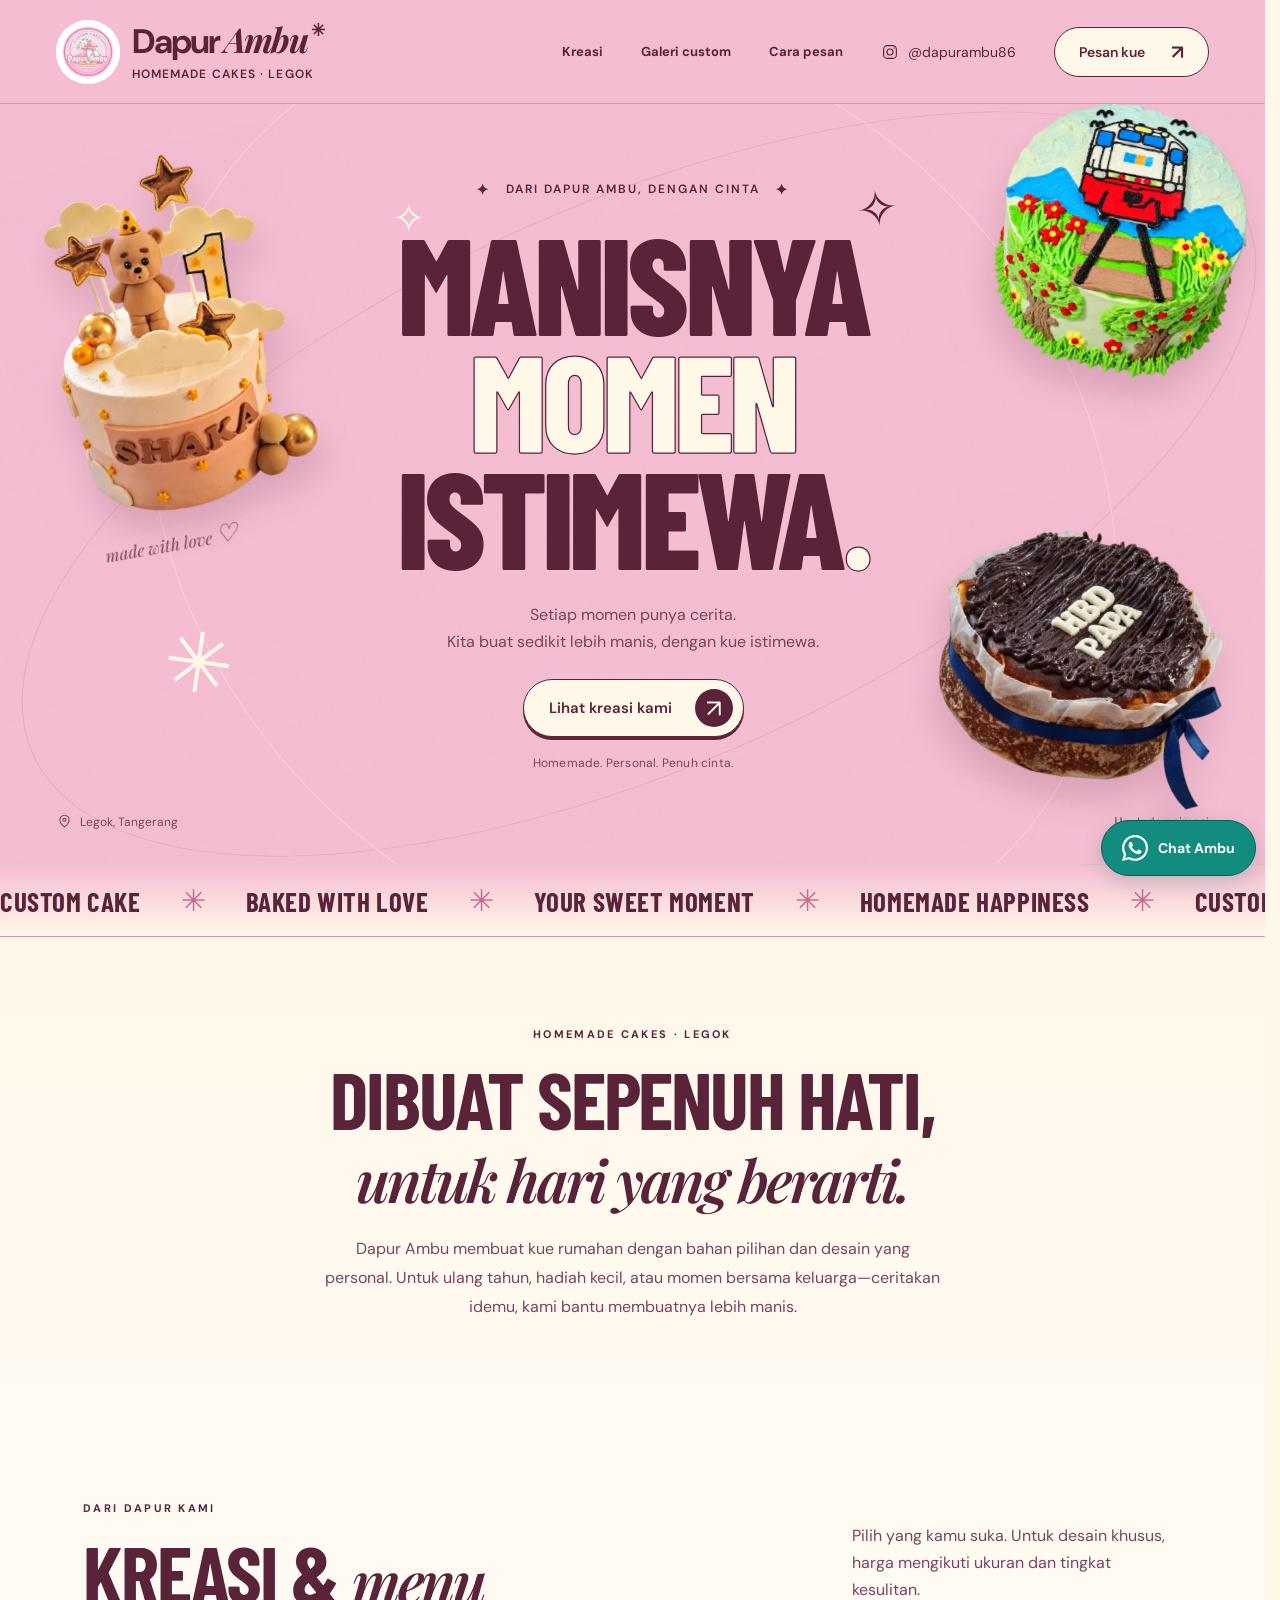
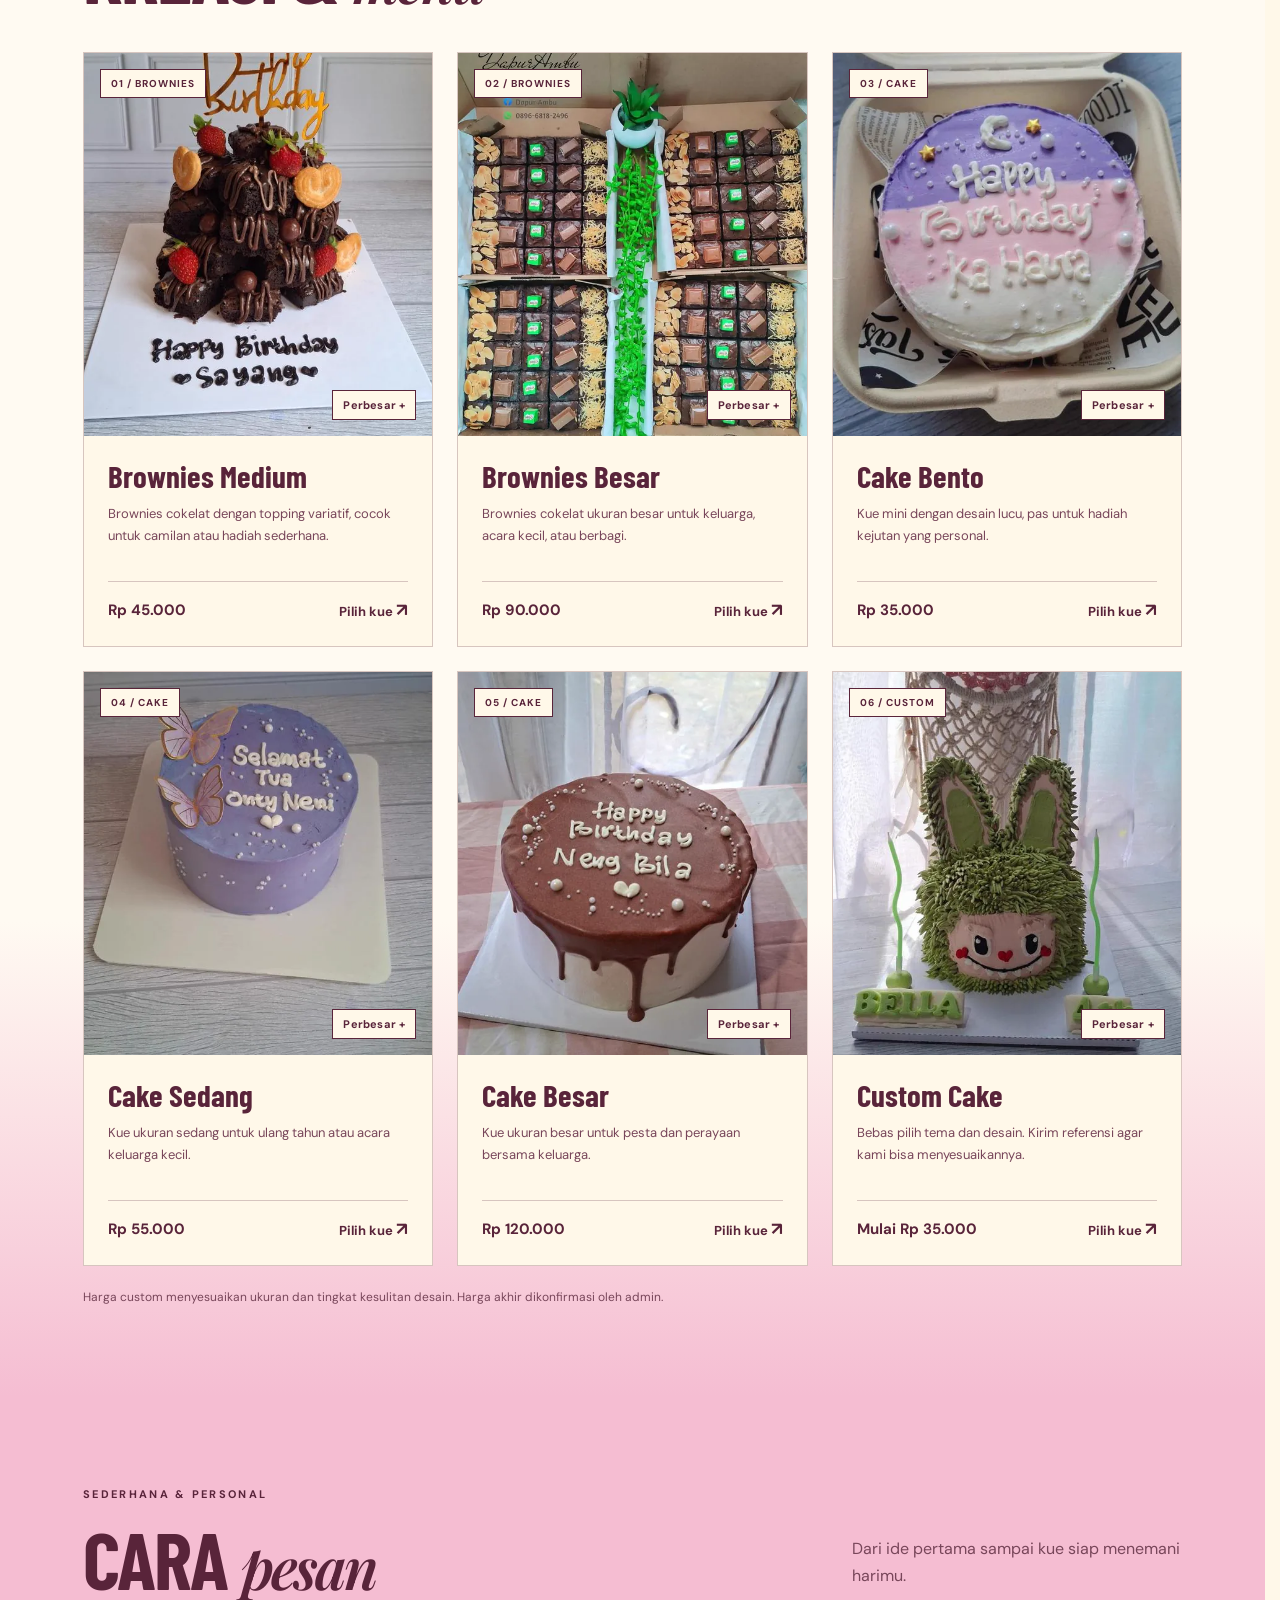
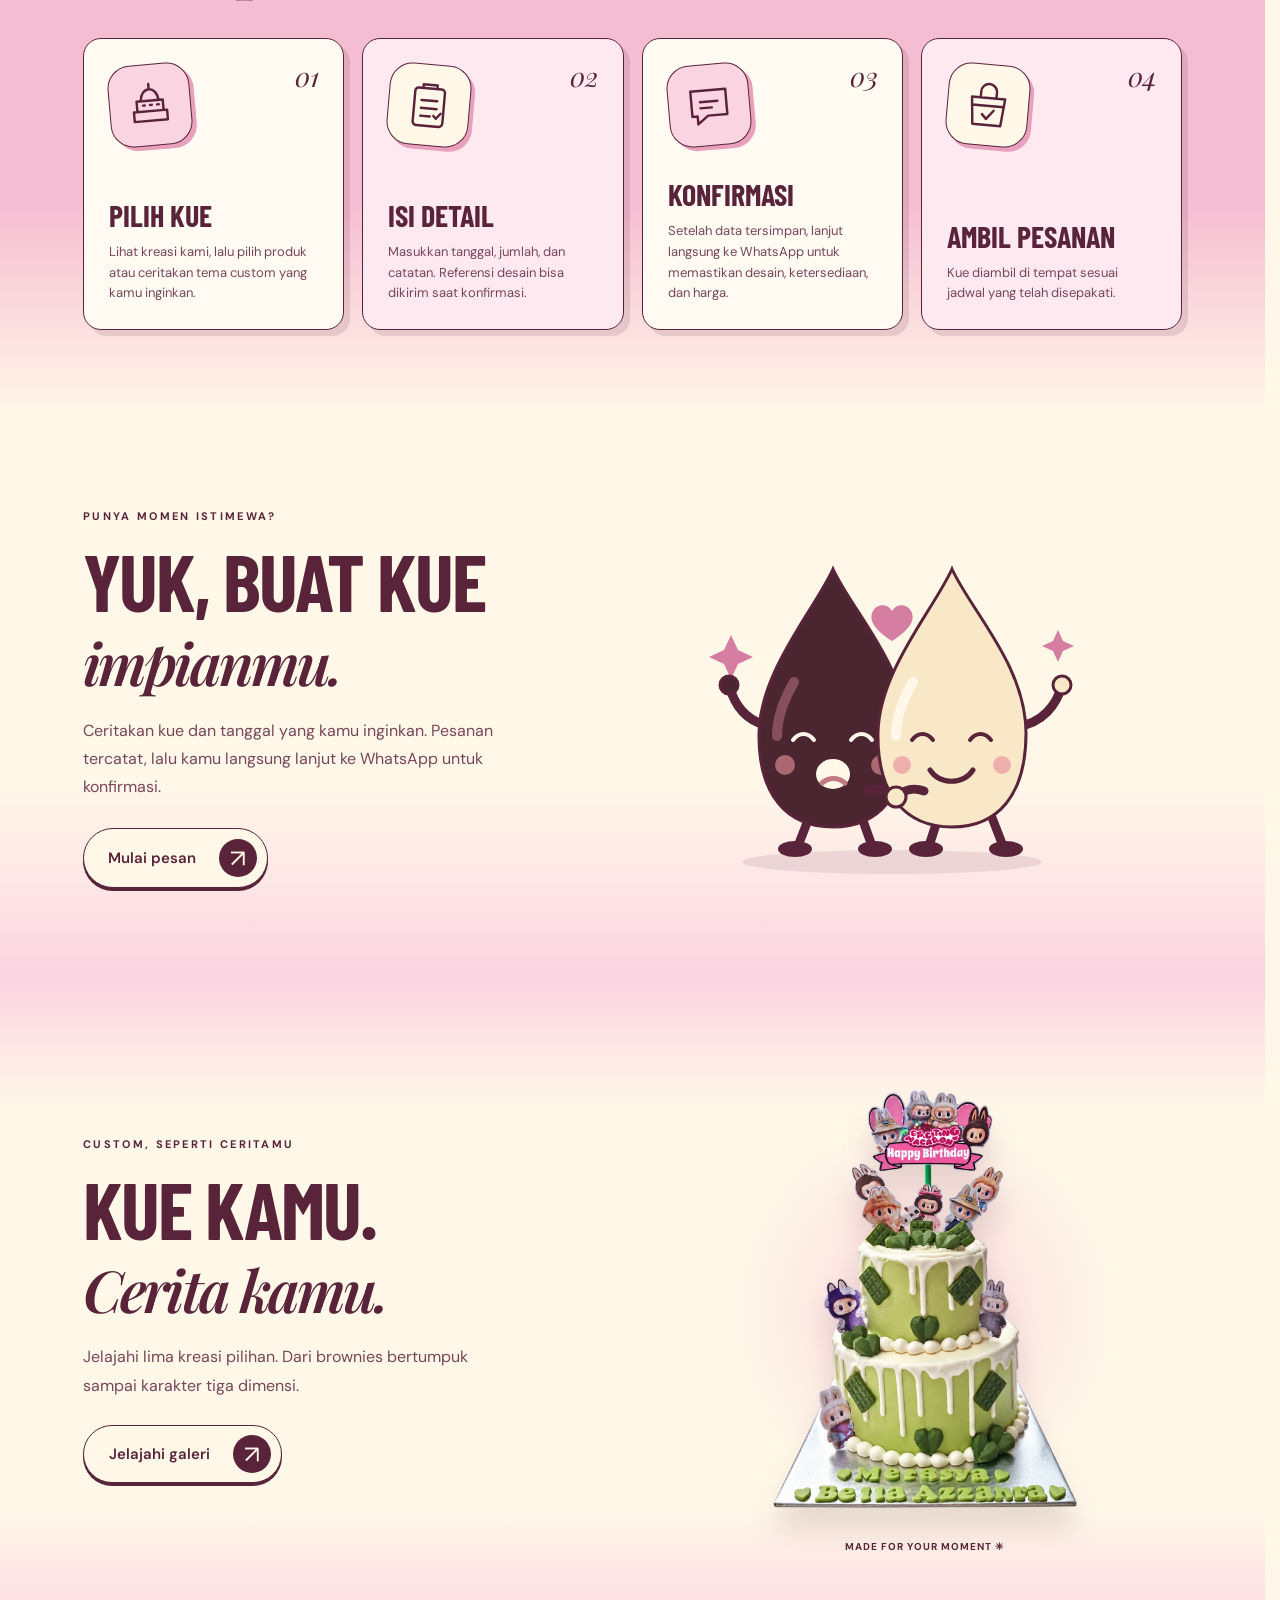
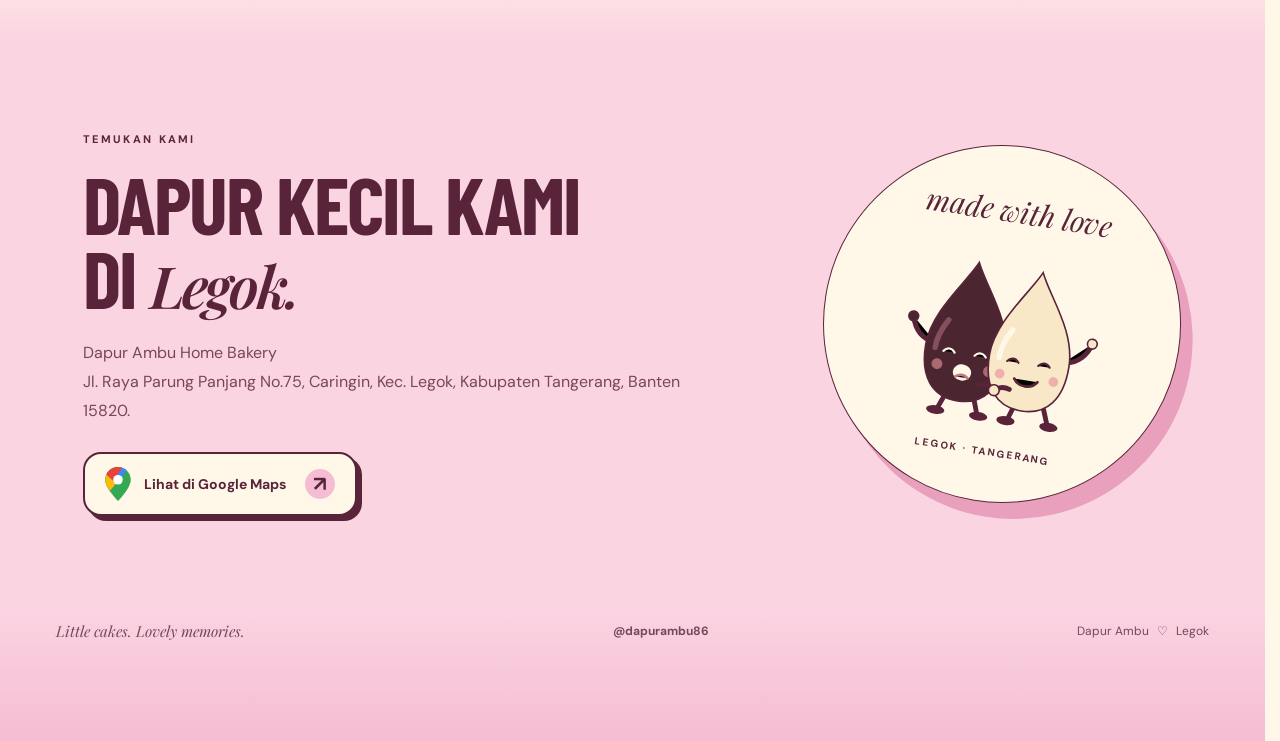
==== commit 6b703949: "Smooth gallery teaser gradient between sections" ====
--- a/index.html
+++ b/index.html
@@ -23,8 +23,8 @@
   <link rel="preconnect" href="https://fonts.googleapis.com">
   <link rel="preconnect" href="https://fonts.gstatic.com" crossorigin>
   <link href="https://fonts.googleapis.com/css2?family=Barlow+Condensed:wght@700;800;900&family=DM+Sans:wght@400;500;600;700&family=Playfair+Display:ital,wght@1,600;1,700&display=swap" rel="stylesheet">
-  <link rel="stylesheet" href="styles.css?v=20">
-  <script src="page-transition.js?v=3" defer></script>
+  <link rel="stylesheet" href="styles.css?v=21">
+  <script src="page-transition.js?v=4" defer></script>
   <script src="app.js?v=10" defer></script>
 </head>
 <body>
--- a/styles.css
+++ b/styles.css
@@ -134,7 +134,7 @@
 /* Identitas perusahaan dan navigasi mobile */
 .site-header .brand{position:relative;min-height:64px;padding-left:76px;justify-content:center;flex-shrink:0}
 .brand-logo{position:absolute;left:0;top:50%;transform:translateY(-50%);width:64px;height:64px;object-fit:contain;border-radius:50%;background:#fff}
-.gallery-teaser{display:grid;grid-template-columns:1fr 1fr;gap:70px;align-items:center;background:var(--cream)}
+.gallery-teaser{display:grid;grid-template-columns:1fr 1fr;gap:70px;align-items:center;background:linear-gradient(180deg,var(--pink-light) 0%,var(--cream) 20%,var(--cream) 80%,var(--pink-light) 100%)}
 .gallery-teaser p:not(.section-kicker){line-height:1.8;color:var(--muted);max-width:420px;margin:25px 0}
 .teaser-photo{position:relative;display:block;width:min(100%,340px);justify-self:center;transform:rotate(4deg);border:1px solid var(--ink);padding:12px 12px 45px;background:var(--pink-light);box-shadow:10px 10px 0 var(--pink-deep);transition:transform .25s ease}
 .teaser-photo:hover{transform:rotate(0)}
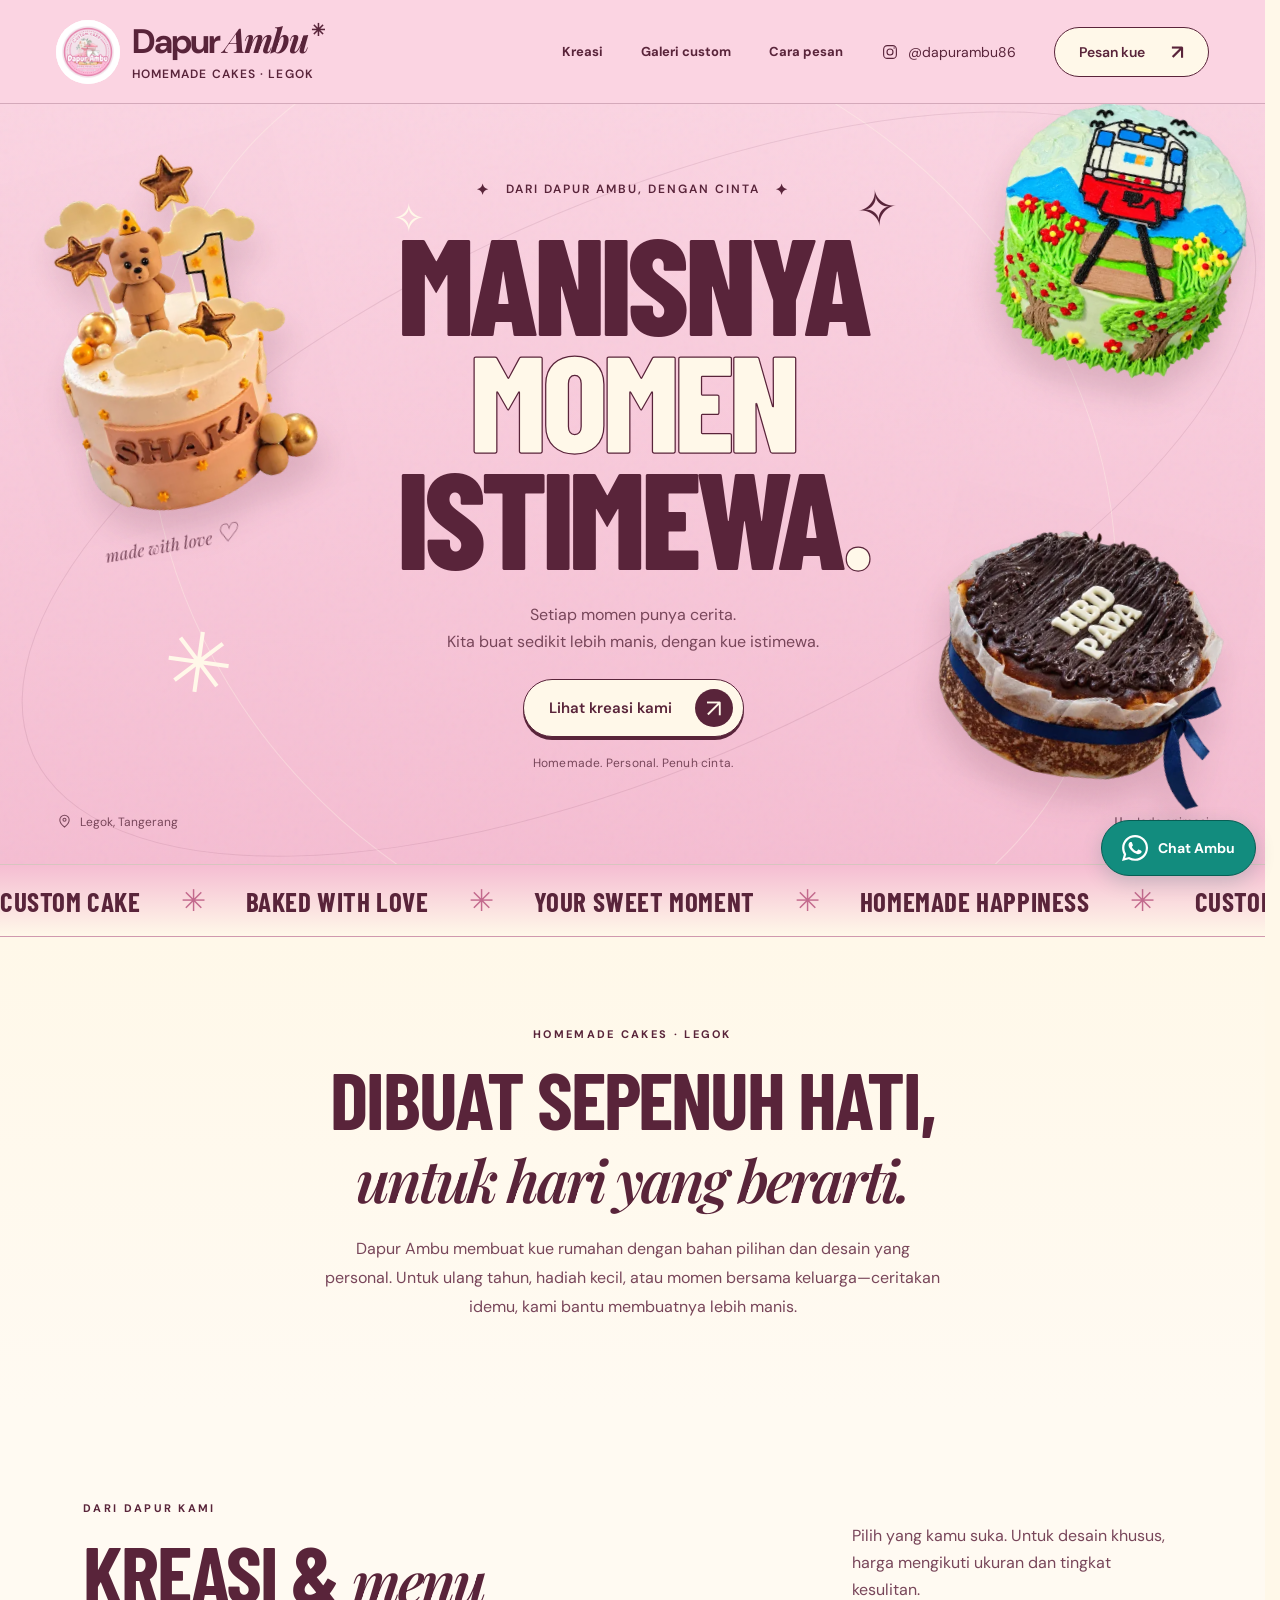
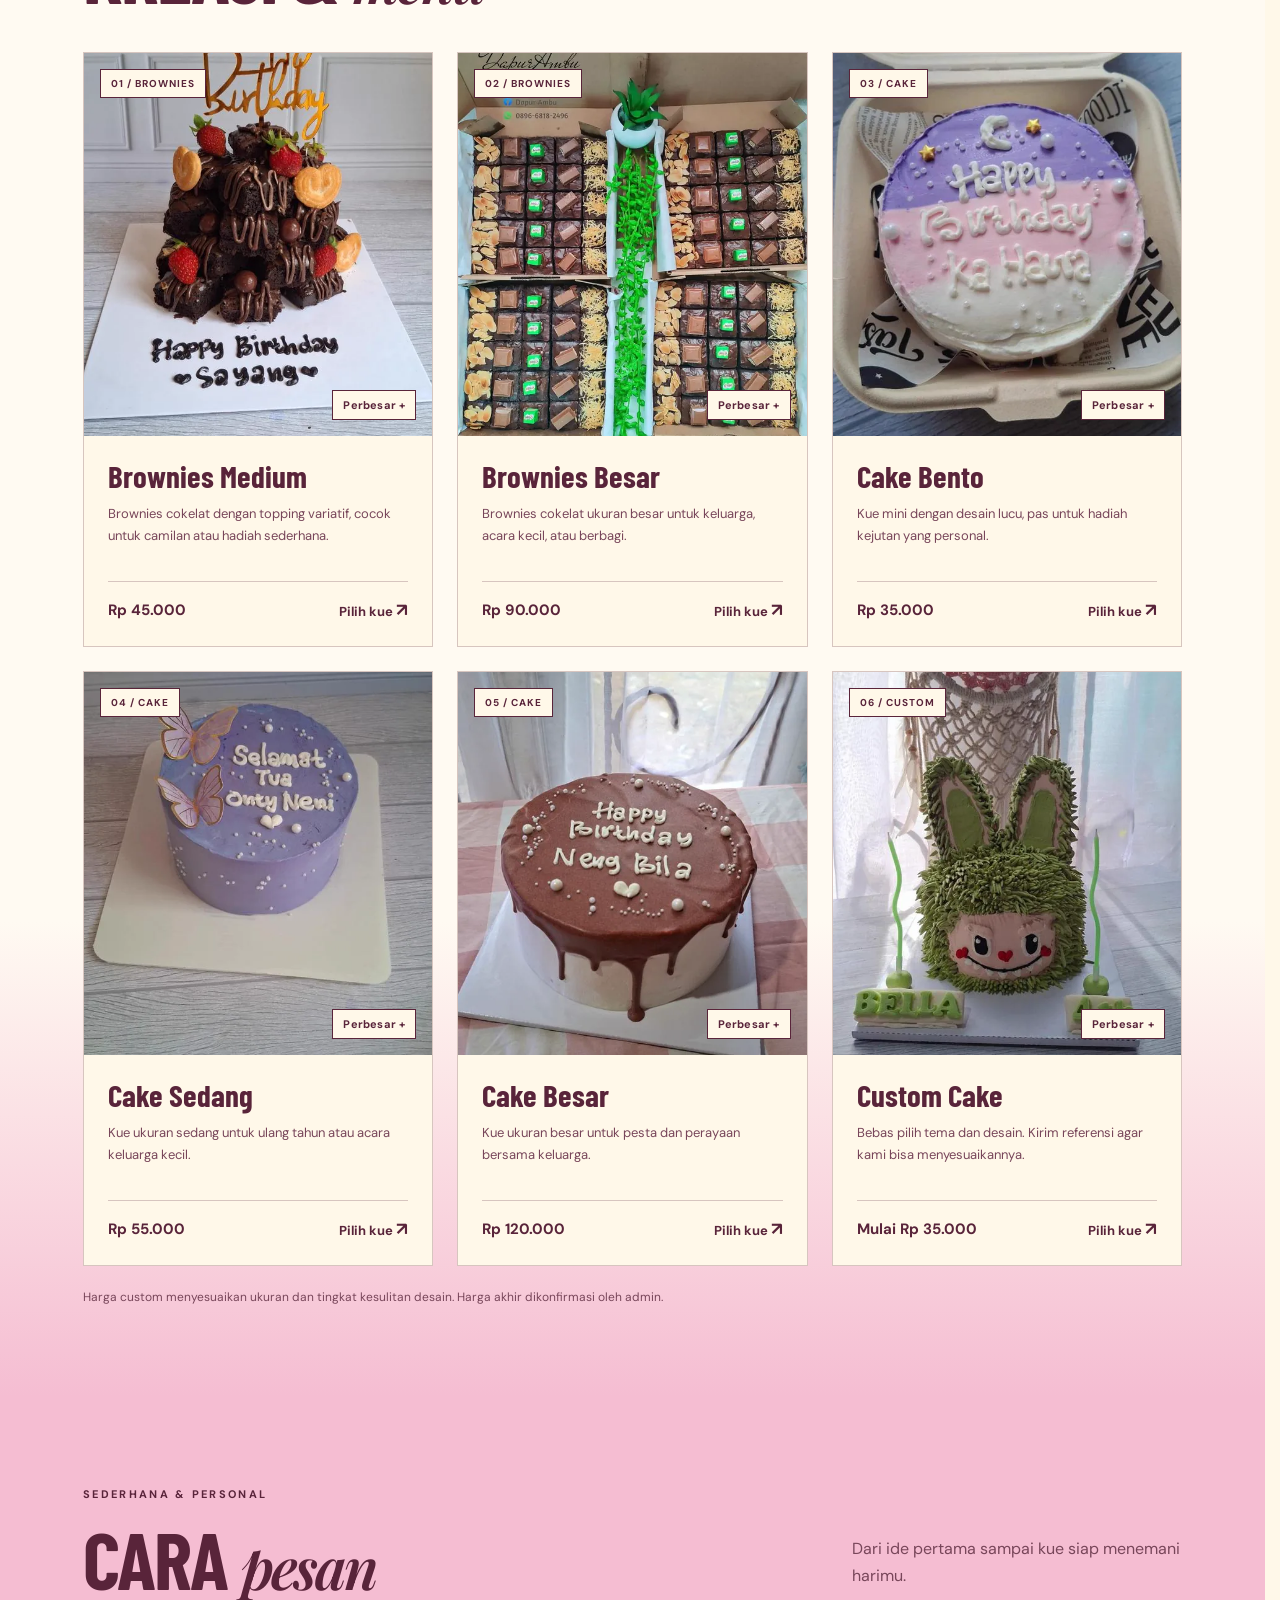
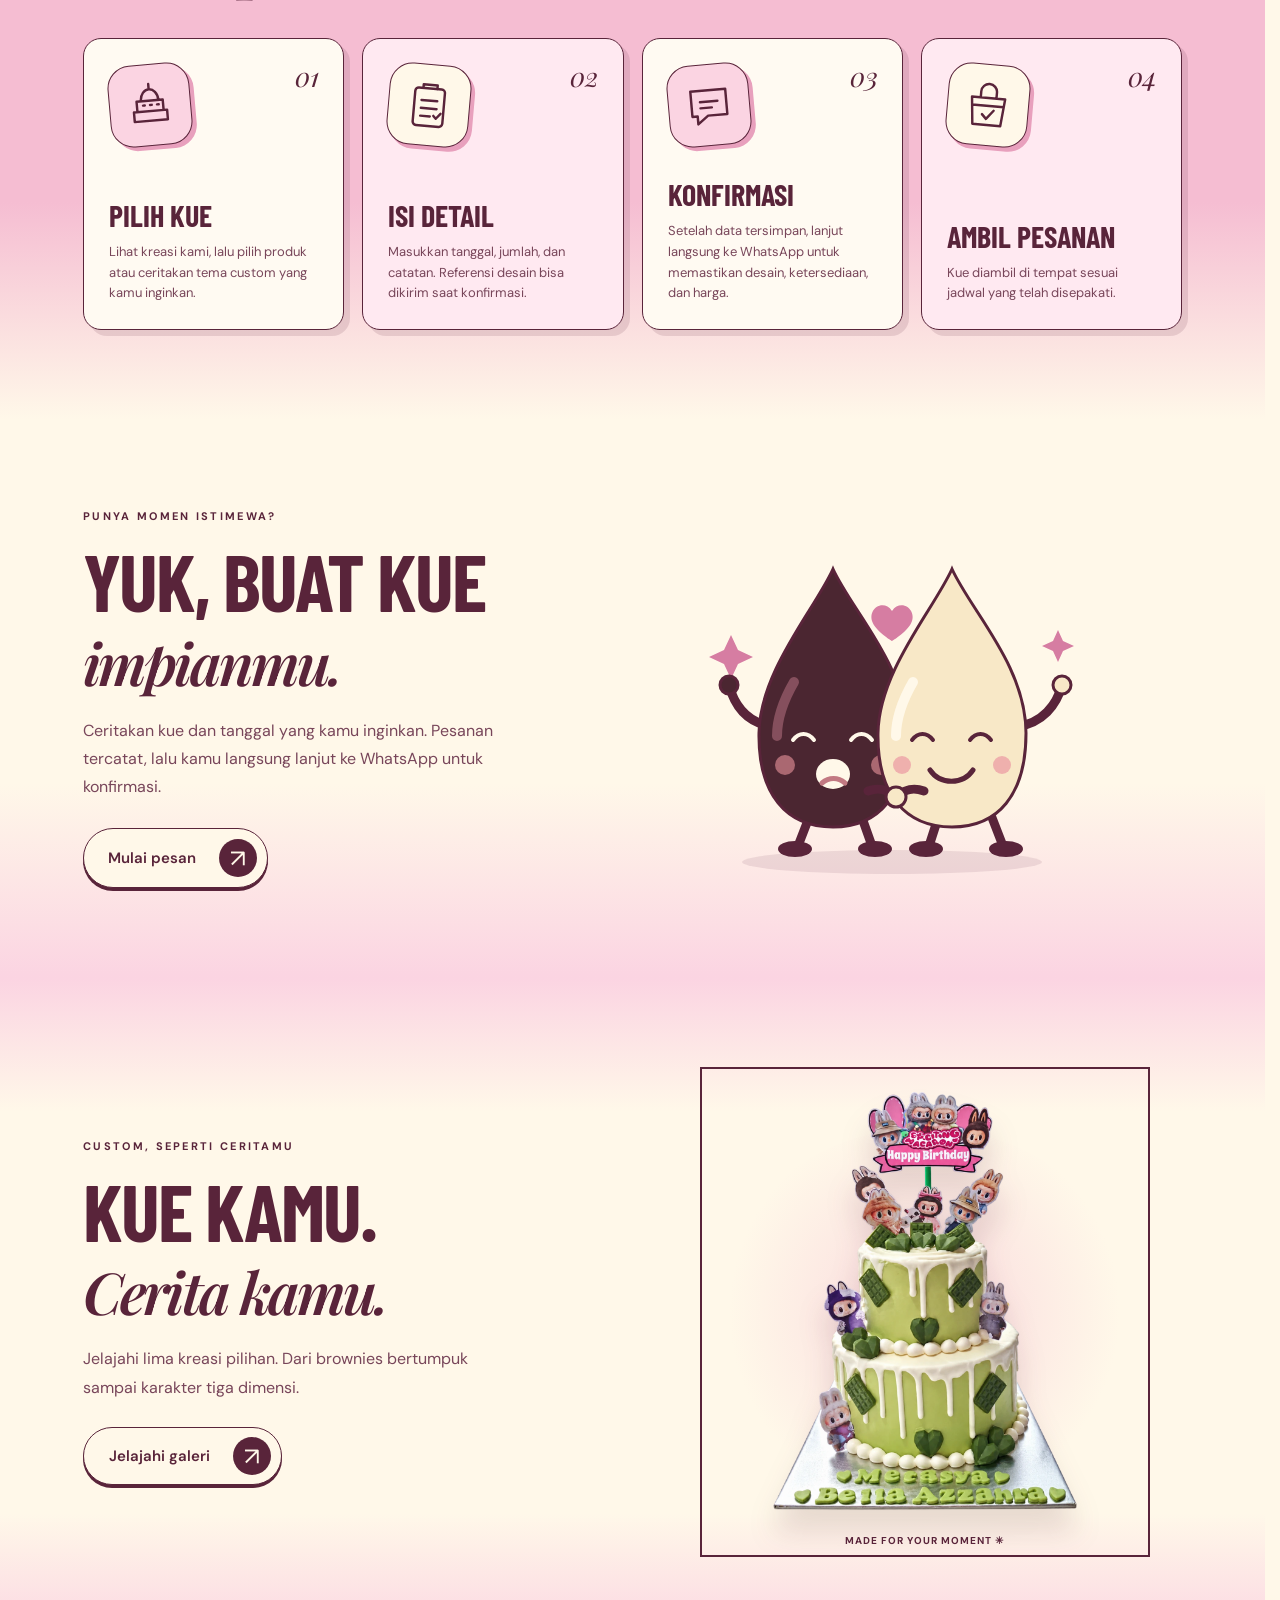
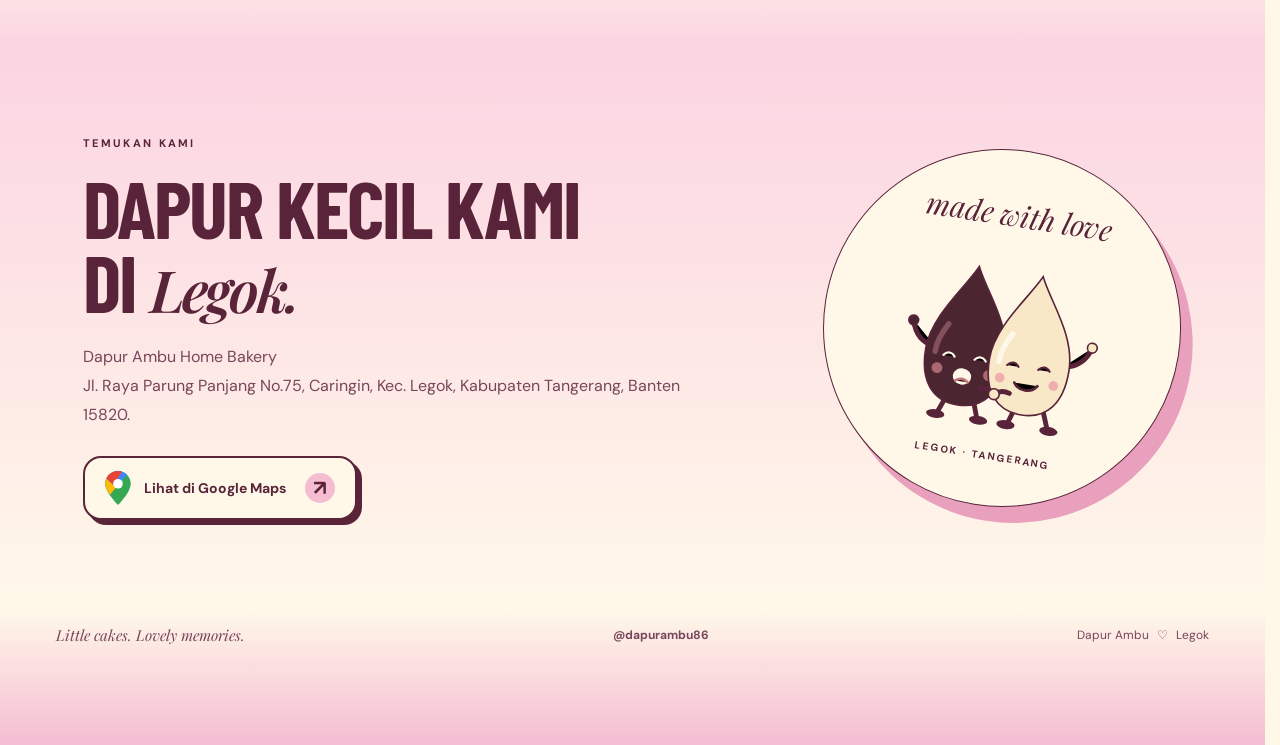
==== commit 5cae9ac9: "Restore cake photo frame and add page gradients" ====
--- a/index.html
+++ b/index.html
@@ -23,8 +23,8 @@
   <link rel="preconnect" href="https://fonts.googleapis.com">
   <link rel="preconnect" href="https://fonts.gstatic.com" crossorigin>
   <link href="https://fonts.googleapis.com/css2?family=Barlow+Condensed:wght@700;800;900&family=DM+Sans:wght@400;500;600;700&family=Playfair+Display:ital,wght@1,600;1,700&display=swap" rel="stylesheet">
-  <link rel="stylesheet" href="styles.css?v=21">
-  <script src="page-transition.js?v=4" defer></script>
+  <link rel="stylesheet" href="styles.css?v=22">
+  <script src="page-transition.js?v=5" defer></script>
   <script src="app.js?v=10" defer></script>
 </head>
 <body>
--- a/styles.css
+++ b/styles.css
@@ -144,11 +144,11 @@
 @media(max-width:700px){.site-header,.order-body .site-header{height:auto;min-height:104px;padding:14px 16px;flex-wrap:wrap;gap:14px}.site-header .brand{padding-left:58px;min-height:48px}.brand-logo{width:48px;height:48px}.site-header .brand>span{font-size:25px}.site-header .brand small{font-size:8px;letter-spacing:1px}.site-header nav{display:flex;flex-wrap:wrap;justify-content:center;gap:10px 18px;width:100%}.site-header nav .header-link{display:inline-flex;align-items:center;min-height:44px;font-size:12px}.site-header nav .button-small{padding:10px 16px;min-height:44px;font-size:12px}.gallery-teaser{grid-template-columns:1fr;gap:40px}.teaser-photo{width:min(85%,290px)}.gallery-teaser .button{font-size:13px}.order-page-form{margin-bottom:100px}.gallery-body .site-header nav{justify-content:space-between}input,select,textarea{font-size:16px}}
 @media(prefers-reduced-motion:reduce){.teaser-photo{transition:none}}
 /* Galeri: foto bebas bingkai dan transisi dari titik klik */
-.teaser-photo{width:min(100%,450px);padding:10px 20px 36px;border:0;background:transparent;box-shadow:none;transform:none;isolation:isolate}
+.teaser-photo{width:min(100%,450px);padding:10px 20px 36px;border:2px solid var(--ink);background:transparent;box-shadow:none;transform:none;isolation:isolate}
 .teaser-photo::before{content:"";position:absolute;inset:12% 3% 12%;border-radius:50%;background:radial-gradient(circle,#f5bdd288,transparent 70%);z-index:-1}
 .teaser-photo img{height:440px;width:100%;object-fit:contain;filter:drop-shadow(0 22px 14px #59243a25);animation:teaser-bob 5s ease-in-out infinite}
 .teaser-photo:hover{transform:translateY(-5px)}
-.teaser-photo span{bottom:0}
+.teaser-photo span{bottom:8px}
 html{scrollbar-gutter:stable}
 .page-portal{position:fixed;left:0;top:0;width:100vw;height:100%;border:0;z-index:10000;background:var(--cream);clip-path:circle(0px at 50% 50%);pointer-events:none;will-change:clip-path,mask-image}
 .page-portal.portal-open{pointer-events:auto}
@@ -159,3 +159,11 @@
 @keyframes teaser-bob{0%,100%{transform:translateY(0)}50%{transform:translateY(-12px)}}
 @media(max-width:700px){.teaser-photo{width:min(100%,350px)}.teaser-photo img{height:350px}}
 @media(prefers-reduced-motion:reduce){.teaser-photo img{animation:none}}
+
+/* Continue the same edge colors across each page section. */
+body:not(.order-body):not(.gallery-body) .site-header{background:var(--pink-light)}
+.hero{background:linear-gradient(180deg,var(--pink-light),var(--pink))}
+.location-section{background:linear-gradient(180deg,var(--pink-light),var(--cream))}
+footer{background:linear-gradient(180deg,var(--cream),var(--pink))}
+.order-page{background:linear-gradient(180deg,var(--cream),var(--pink-light) 55%,var(--cream))}
+.order-page-intro{background:linear-gradient(160deg,var(--ink),#78384f)}
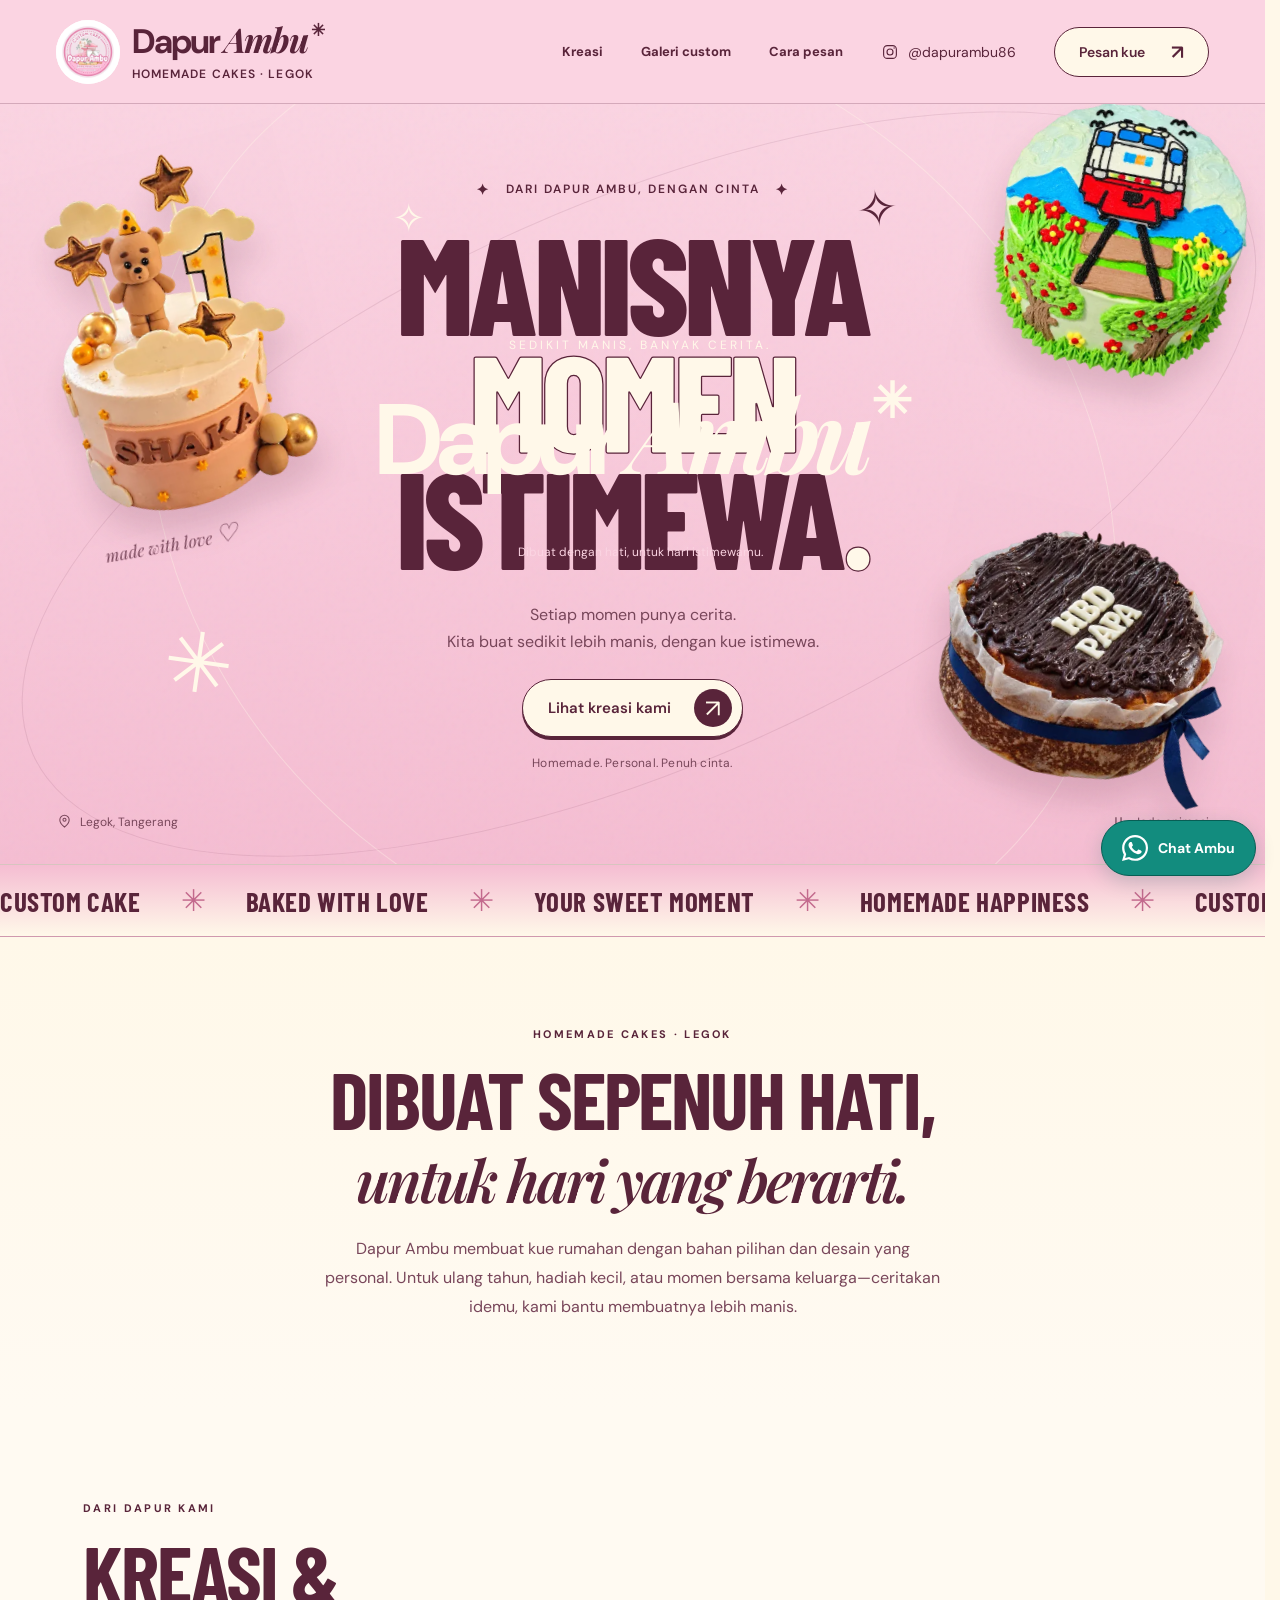
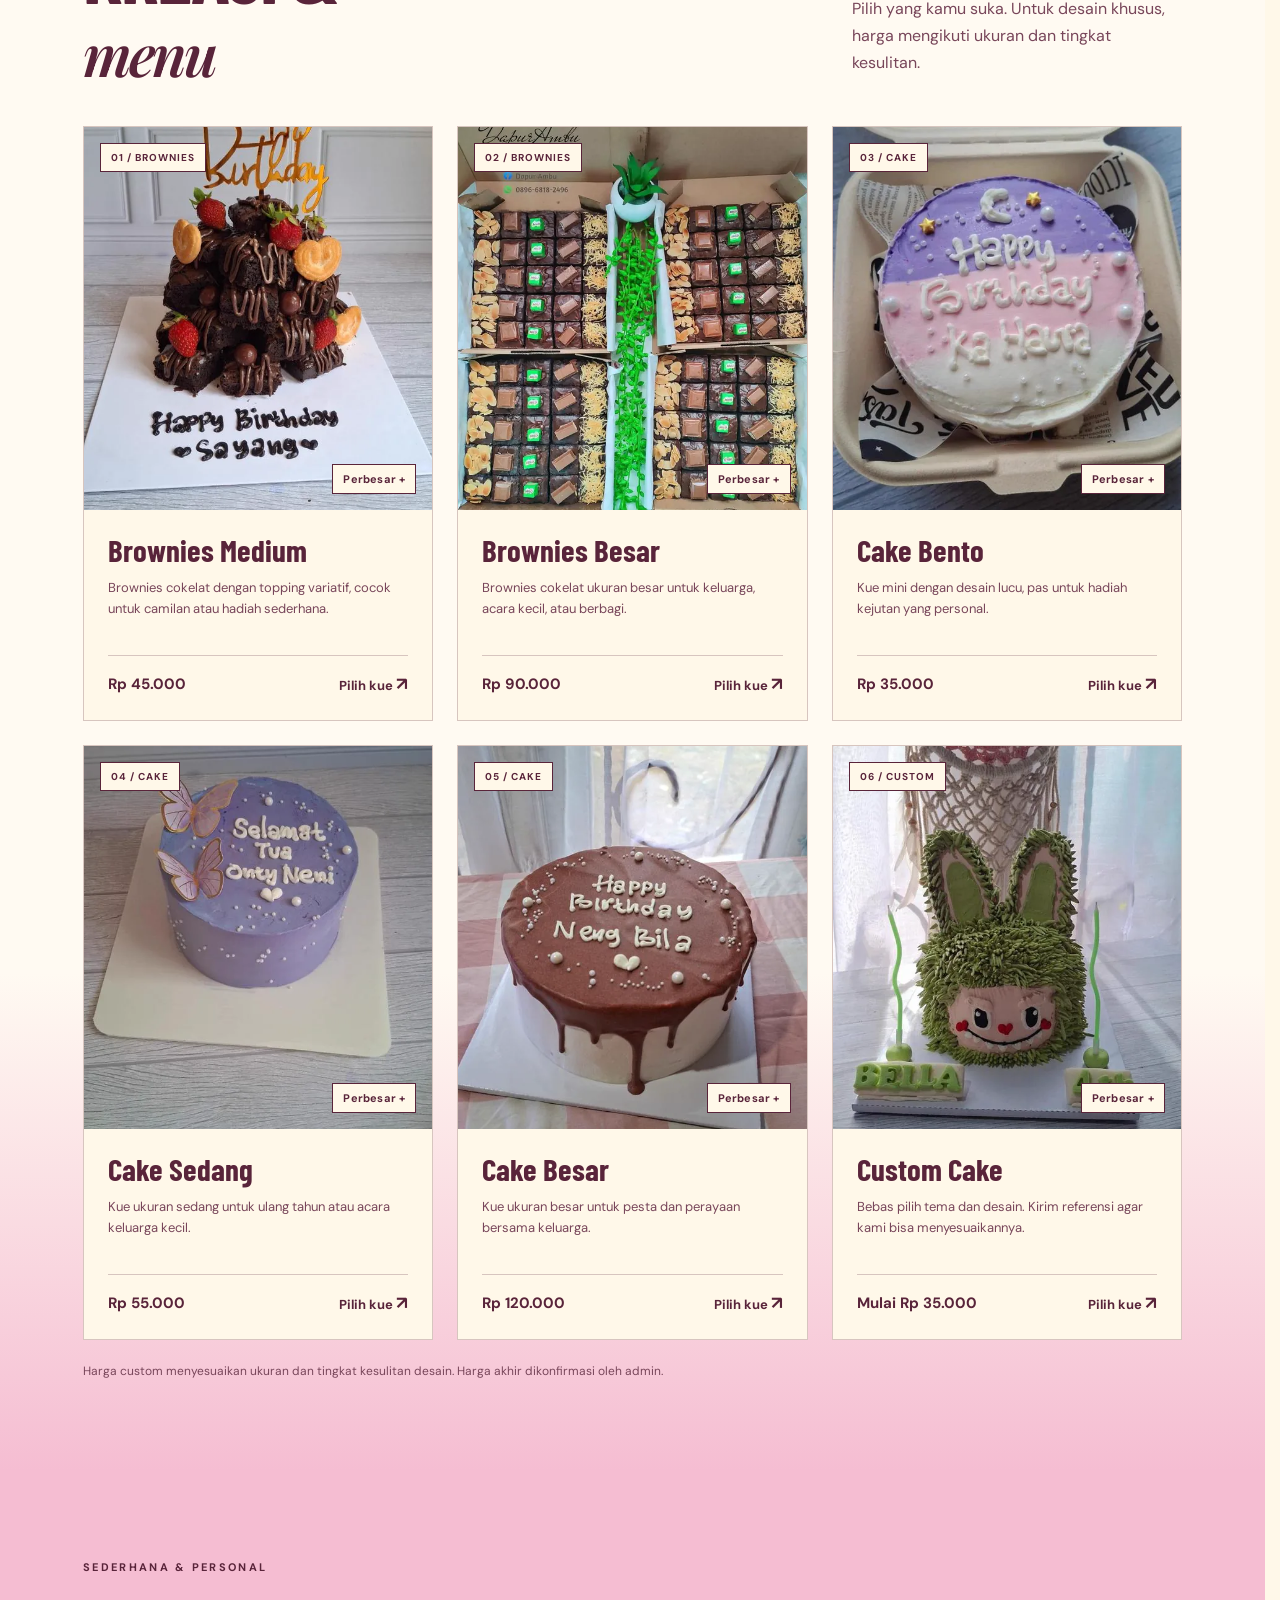
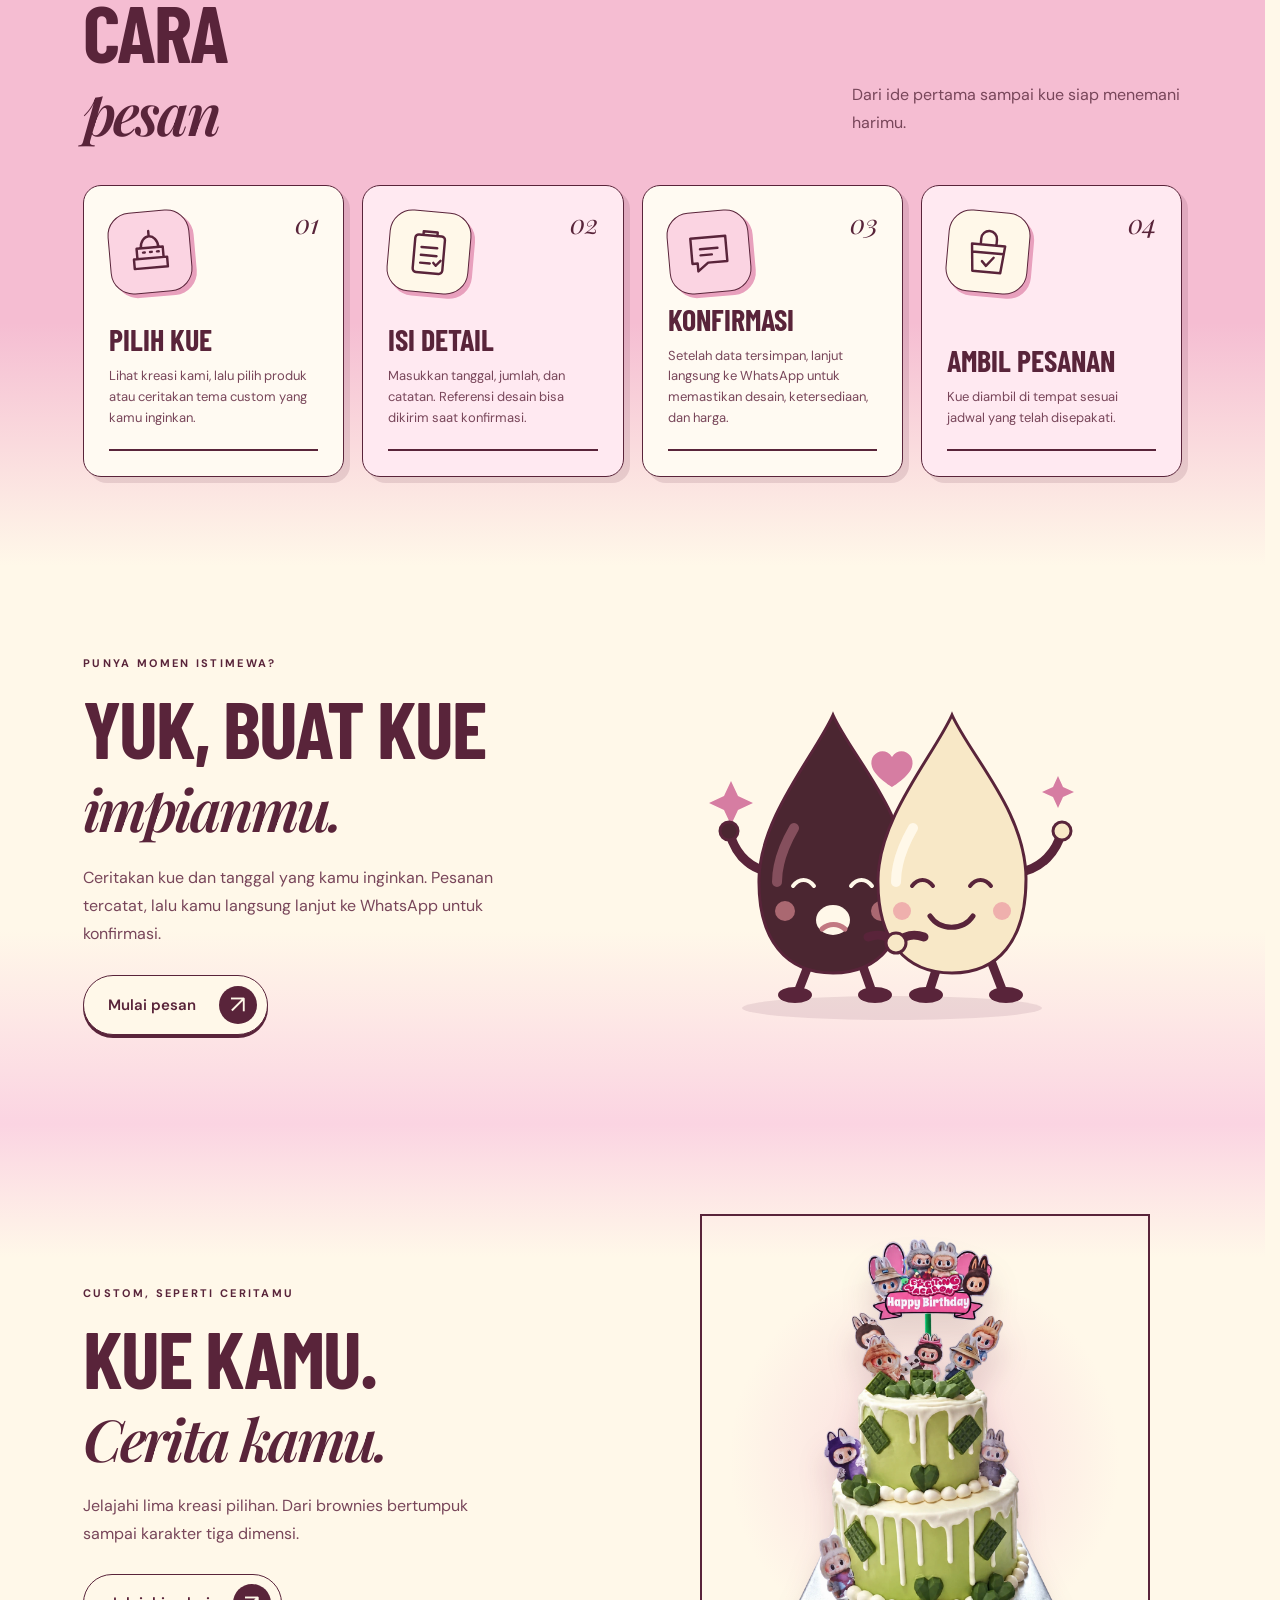
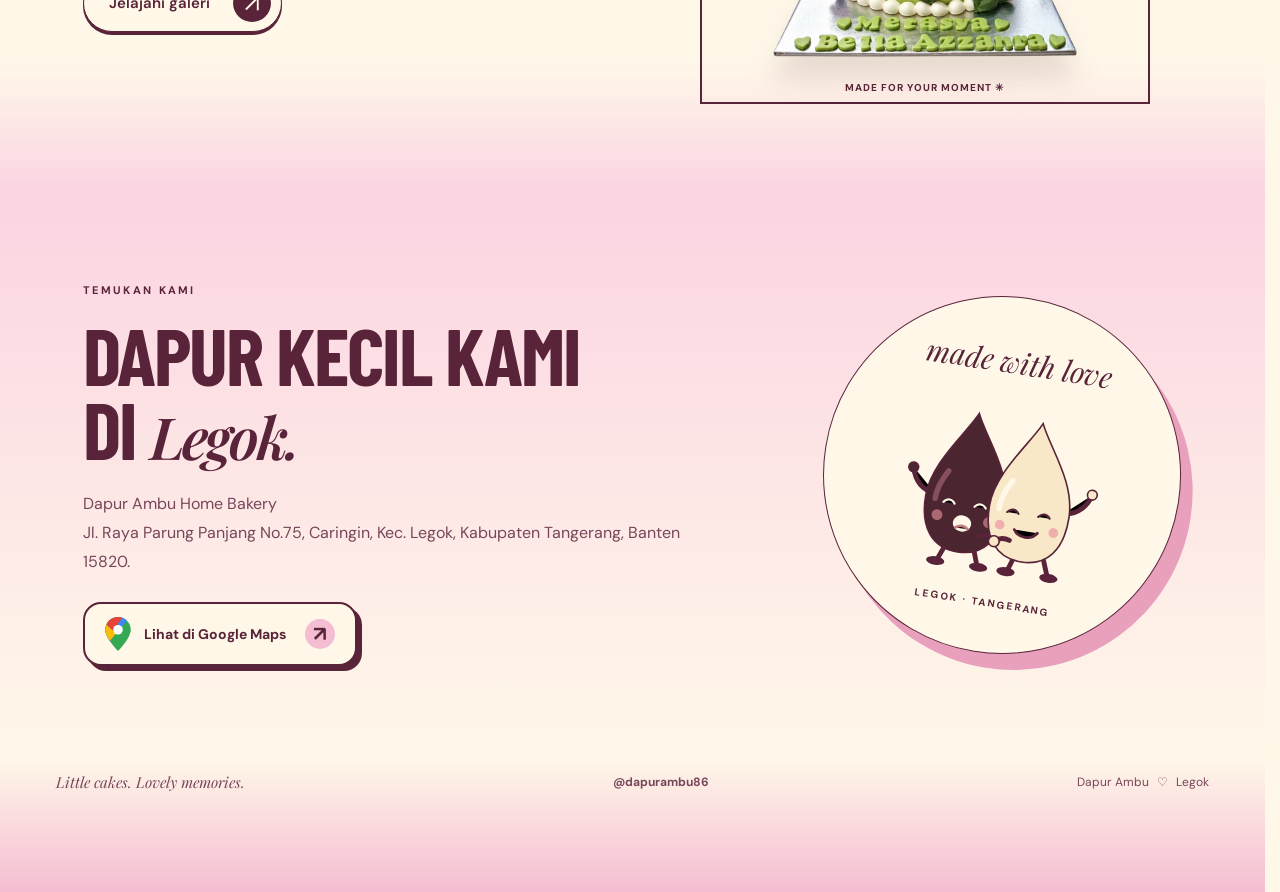
==== commit 47cc1cec: "Add accessible GSAP animations for hero, catalog and product previews" ====
--- a/index.html
+++ b/index.html
@@ -23,9 +23,12 @@
   <link rel="preconnect" href="https://fonts.googleapis.com">
   <link rel="preconnect" href="https://fonts.gstatic.com" crossorigin>
   <link href="https://fonts.googleapis.com/css2?family=Barlow+Condensed:wght@700;800;900&family=DM+Sans:wght@400;500;600;700&family=Playfair+Display:ital,wght@1,600;1,700&display=swap" rel="stylesheet">
-  <link rel="stylesheet" href="styles.css?v=22">
+  <link rel="stylesheet" href="styles.css?v=23">
   <script src="page-transition.js?v=5" defer></script>
-  <script src="app.js?v=10" defer></script>
+  <script src="vendor/gsap-3.13.0.min.js" defer></script>
+  <script src="vendor/ScrollTrigger-3.13.0.min.js" defer></script>
+  <script src="app.js?v=11" defer></script>
+  <script src="motion.js?v=3" defer></script>
 </head>
 <body>
   <a class="skip-link" href="#utama">Lewati ke konten</a>
@@ -81,7 +84,7 @@
       </section>
 
       <section class="catalog-section content-section" id="kreasi" aria-labelledby="catalog-title">
-        <div class="section-heading"><div><p class="section-kicker">DARI DAPUR KAMI</p><h2 id="catalog-title">Kreasi &amp; <i>menu</i></h2></div><p>Pilih yang kamu suka. Untuk desain khusus, harga mengikuti ukuran dan tingkat kesulitan.</p></div>
+        <div class="section-heading"><div><p class="section-kicker">DARI DAPUR KAMI</p><h2 id="catalog-title"><span class="heading-line">Kreasi &amp;</span> <span class="heading-line"><i>menu</i></span></h2></div><p>Pilih yang kamu suka. Untuk desain khusus, harga mengikuti ukuran dan tingkat kesulitan.</p></div>
         <div class="product-grid">
           <article class="product-card"><div class="product-photo"><button class="product-zoom" type="button" aria-label="Perbesar foto Brownies Medium"><img src="assets/brownies-medium.webp" alt="Brownies cokelat custom dengan buah dan dekorasi ulang tahun" loading="lazy"></button><span>01 / BROWNIES</span></div><div class="product-info"><h3>Brownies Medium</h3><p>Brownies cokelat dengan topping variatif, cocok untuk camilan atau hadiah sederhana.</p><div class="product-bottom"><strong>Rp 45.000</strong><a href="order.html?product=Brownies%20Medium">Pilih kue <span aria-hidden="true">↗</span></a></div></div></article>
           <article class="product-card"><div class="product-photo"><button class="product-zoom" type="button" aria-label="Perbesar foto Brownies Besar"><img src="assets/brownies-besar.webp" alt="Brownies besar Dapur Ambu" loading="lazy"></button><span>02 / BROWNIES</span></div><div class="product-info"><h3>Brownies Besar</h3><p>Brownies cokelat ukuran besar untuk keluarga, acara kecil, atau berbagi.</p><div class="product-bottom"><strong>Rp 90.000</strong><a href="order.html?product=Brownies%20Besar">Pilih kue <span aria-hidden="true">↗</span></a></div></div></article>
@@ -94,7 +97,7 @@
       </section>
 
       <section class="steps-section content-section" id="cara-pesan" aria-labelledby="steps-title">
-        <div class="section-heading"><div><p class="section-kicker">SEDERHANA &amp; PERSONAL</p><h2 id="steps-title">Cara <i>pesan</i></h2></div><p>Dari ide pertama sampai kue siap menemani harimu.</p></div>
+        <div class="section-heading"><div><p class="section-kicker">SEDERHANA &amp; PERSONAL</p><h2 id="steps-title"><span class="heading-line">Cara</span> <span class="heading-line"><i>pesan</i></span></h2></div><p>Dari ide pertama sampai kue siap menemani harimu.</p></div>
         <div class="step-grid" aria-label="Empat langkah memesan kue">
           <article class="step"><span class="step-number">01</span><div class="step-icon" aria-hidden="true"><svg viewBox="0 0 64 64" fill="none"><path d="M13 39h38v11H13zM17 39V27h30v12M22 27c0-8 5-13 10-13s10 5 10 13M32 14V8"/><path d="M24 32h2m6 0h2m6 0h2"/></svg></div><h3>Pilih kue</h3><p>Lihat kreasi kami, lalu pilih produk atau ceritakan tema custom yang kamu inginkan.</p></article>
           <article class="step"><span class="step-number">02</span><div class="step-icon" aria-hidden="true"><svg viewBox="0 0 64 64" fill="none"><rect x="15" y="13" width="34" height="43" rx="4"/><path d="M24 13v-4h16v4M23 27h18M23 36h18M23 45h11"/><path d="m38 44 3 3 5-6"/></svg></div><h3>Isi detail</h3><p>Masukkan tanggal, jumlah, dan catatan. Referensi desain bisa dikirim saat konfirmasi.</p></article>
--- a/styles.css
+++ b/styles.css
@@ -167,3 +167,9 @@
 footer{background:linear-gradient(180deg,var(--cream),var(--pink))}
 .order-page{background:linear-gradient(180deg,var(--cream),var(--pink-light) 55%,var(--cream))}
 .order-page-intro{background:linear-gradient(160deg,var(--ink),#78384f)}
+
+.gsap-hover .product-photo img{transition:none}
+.gsap-hover .product-card:hover .product-photo img{transform:none}
+.heading-line{display:block}
+.motion-paused .step-icon svg{animation-play-state:paused}
+.step-connector{display:block;width:100%;height:2px;background:var(--ink);margin-top:20px;transform-origin:left;pointer-events:none}
